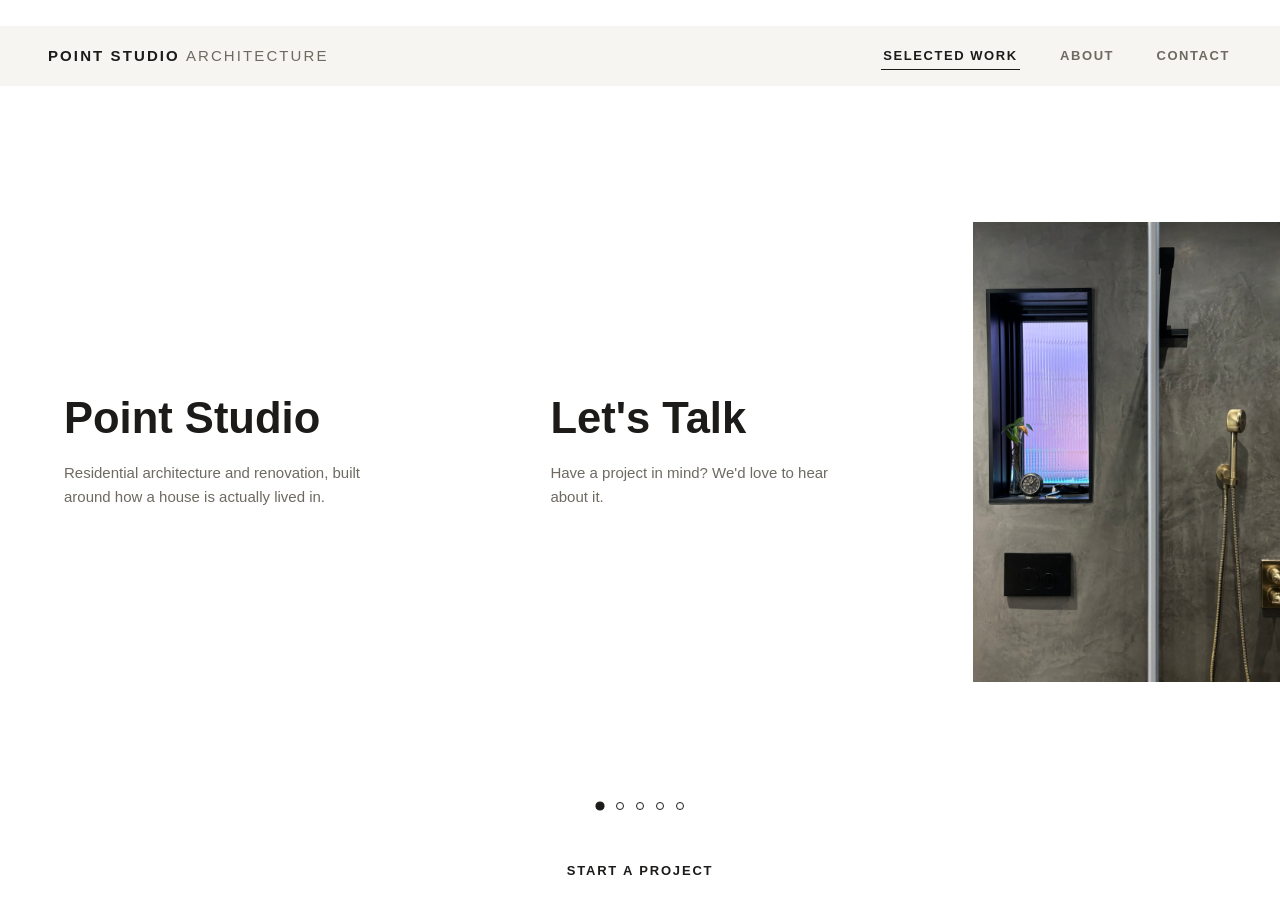
==== index.html @ 0cd5eee7 "End Card" ====
<!DOCTYPE html>
<html lang="en">
<head>
  <meta charset="UTF-8" />
  <meta name="viewport" content="width=device-width, initial-scale=1.0" />
  <title>Point Studio Architecture — Projects</title>
  <meta name="description" content="Residential architecture and renovation studio. Browse recent projects." />
  <link rel="stylesheet" href="css/style.css" />
</head>
<body data-page="projects">
  <header id="site-header" class="site-header"></header>

  <main>
    <div class="gallery-wrap">
      <div class="gallery" id="galleryTrack">
        <div class="gallery-intro">
          <h1>Point Studio</h1>
          <p>Residential architecture and renovation, built around how a house is actually lived in.</p>
        </div>
        <!-- project cards injected by js/main.js from js/projects-data.js -->
        <a class="gallery-outro" href="contact.html">
          <h2>Let's Talk</h2>
          <p>Have a project in mind? We'd love to hear about it.</p>
        </a>
      </div>

      <div class="dot-progress" id="dotProgress"></div>
    </div>
  </main>

  <footer id="site-footer" class="site-footer"></footer>

  <script src="js/projects-data.js"></script>
  <script src="js/main.js"></script>
</body>
</html>
---- css/style.css ----
/* ============================================================
   Design tokens
   ============================================================ */
:root {
  --paper: #ffffff;
  --header: #f6f5f1;
  --ink: #1c1b19;
  --graphite: #6e6a62;
  --line: #dedad1;
  --accent: #2f3a3c;
  --accent-soft: #eef0ef;

  --font-display: "Avenir Next", Avenir, "Century Gothic", "Futura", "Segoe UI", sans-serif;
  --font-body: "Avenir Next", Avenir, "Futura", "Segoe UI", sans-serif;

  --nav-height: 60px;
  --footer-height: 68px;
  --header-gap: clamp(16px, 2vw, 28px);
  --gallery-top-space: clamp(24px, 3vw, 48px);
}

* { box-sizing: border-box; }

html, body {
  margin: 0;
  padding: 0;
  background: var(--paper);
  color: var(--ink);
  font-family: var(--font-body);
  -webkit-font-smoothing: antialiased;
}

body {
  min-height: 100vh;
  display: flex;
  flex-direction: column;
  padding-top: var(--header-gap);
}

a { color: inherit; text-decoration: none; }

img { display: block; max-width: 100%; }

/* Visible keyboard focus everywhere */
a:focus-visible,
button:focus-visible,
input:focus-visible,
textarea:focus-visible {
  outline: 2px solid var(--accent);
  outline-offset: 3px;
}

@media (prefers-reduced-motion: reduce) {
  * { animation-duration: 0.001ms !important; transition-duration: 0.001ms !important; }
}

/* ============================================================
   Header / nav — a plain band on the same white page background,
   sits in normal flow so it scrolls away with the page, with a
   gap above it (not flush to the top) before that
   ============================================================ */
.site-header {
  position: relative;
  height: var(--nav-height);
  background: var(--header);
  display: flex;
  align-items: center;
  justify-content: space-between;
  padding: 0 clamp(20px, 4vw, 48px);
}

.site-header .mark {
  font-family: var(--font-display);
  font-weight: 800;
  font-size: 15px;
  letter-spacing: 0.14em;
  text-transform: uppercase;
}

.site-header .mark .sheet {
  color: var(--graphite);
  font-weight: 500;
  margin-left: 6px;
}

.site-nav {
  display: flex;
  gap: clamp(18px, 3vw, 40px);
}

.site-nav a {
  font-family: var(--font-display);
  font-size: 13px;
  font-weight: 600;
  letter-spacing: 0.12em;
  text-transform: uppercase;
  color: var(--graphite);
  padding: 6px 2px;
  border-bottom: 1px solid transparent;
  transition: color 0.15s ease, border-color 0.15s ease;
}

.site-nav a:hover,
.site-nav a[aria-current="page"] {
  color: var(--ink);
  border-bottom-color: var(--ink);
}

.nav-toggle {
  display: none;
  background: none;
  border: 1px solid var(--line);
  border-radius: 2px;
  width: 38px;
  height: 34px;
  align-items: center;
  justify-content: center;
  cursor: pointer;
}
.nav-toggle span,
.nav-toggle span::before,
.nav-toggle span::after {
  content: "";
  display: block;
  width: 18px;
  height: 2px;
  background: var(--ink);
  position: relative;
}
.nav-toggle span::before { position: absolute; top: -6px; }
.nav-toggle span::after { position: absolute; top: 6px; }

@media (max-width: 720px) {
  .nav-toggle { display: flex; }
  .site-nav {
    position: absolute;
    top: 100%;
    left: 0;
    right: 0;
    background: var(--header);
    box-shadow: 0 8px 20px rgba(28, 27, 25, 0.08);
    flex-direction: column;
    gap: 0;
    max-height: 0;
    overflow: hidden;
    transition: max-height 0.25s ease;
  }
  .site-nav.open { max-height: 240px; }
  .site-nav a {
    padding: 16px clamp(20px, 4vw, 48px);
    border-bottom: 1px solid var(--line);
    width: 100%;
  }
}

/* ============================================================
   Main / footer shell
   ============================================================ */
main { flex: 1; }

.site-footer {
  display: flex;
  align-items: center;
  justify-content: center;
  padding: 22px clamp(20px, 4vw, 48px);
}

.site-footer .footer-cta {
  font-family: var(--font-display);
  font-size: 13px;
  font-weight: 700;
  letter-spacing: 0.14em;
  text-transform: uppercase;
  display: inline-flex;
  align-items: center;
  gap: 10px;
  color: var(--ink);
}

/* ============================================================
   Projects (home) — horizontal scroll gallery
   ============================================================ */
.gallery-wrap {
  position: relative;
  padding-top: var(--gallery-top-space);
}

.gallery {
  display: flex;
  align-items: center;
  gap: clamp(32px, 4vw, 64px);
  overflow-x: auto;
  overflow-y: hidden;
  height: min(720px, calc(100vh - var(--header-gap) - var(--nav-height) - var(--footer-height) - var(--gallery-top-space) - 52px));
  min-height: 420px;
  padding: 0 clamp(32px, 4vw, 64px) 0 0;
  scrollbar-width: none;
}
.gallery::-webkit-scrollbar { display: none; }

.gallery-intro {
  flex: 0 0 min(34vw, 440px);
  display: flex;
  flex-direction: column;
  justify-content: center;
  height: 100%;
  padding-left: clamp(24px, 5vw, 64px);
}

.gallery-intro .eyebrow {
  font-family: var(--font-display);
  font-size: 12px;
  font-weight: 700;
  letter-spacing: 0.16em;
  text-transform: uppercase;
  color: var(--graphite);
  margin-bottom: 18px;
}

.gallery-intro h1 {
  font-family: var(--font-display);
  font-weight: 800;
  font-size: clamp(28px, 3.4vw, 44px);
  line-height: 1.1;
  margin: 0 0 18px;
}

.gallery-intro p {
  color: var(--graphite);
  font-size: 15px;
  line-height: 1.6;
  max-width: 40ch;
  margin: 0;
}

.gallery-outro {
  flex: 0 0 min(34vw, 440px);
  display: flex;
  flex-direction: column;
  justify-content: center;
  height: 100%;
  padding: 0 clamp(24px, 5vw, 64px);
  cursor: pointer;
}

.gallery-outro h2 {
  font-family: var(--font-display);
  font-weight: 800;
  font-size: clamp(28px, 3.4vw, 44px);
  line-height: 1.1;
  margin: 0 0 18px;
  color: var(--ink);
  transition: color 0.15s ease;
}

.gallery-outro p {
  color: var(--graphite);
  font-size: 15px;
  line-height: 1.6;
  max-width: 34ch;
  margin: 0;
}

.gallery-outro:hover h2 {
  color: var(--graphite);
}

.project-card {
  position: relative;
  flex: 0 0 clamp(320px, 27vw, 480px);
  width: clamp(320px, 27vw, 480px);
  height: 100%;
  cursor: pointer;
  display: flex;
  flex-direction: column;
  align-items: center;
  justify-content: center;
}

.project-card .card-image {
  position: relative;
  flex: 1 1 auto;
  min-height: 0;
  width: 100%;
  display: flex;
  align-items: center;
  justify-content: center;
}

.project-card img {
  display: block;
  width: 100%;
  height: 100%;
  object-fit: contain;
  transition: transform 0.5s ease, filter 0.35s ease;
}
.project-card:hover img {
  transform: scale(1.03);
  filter: brightness(0.72);
}

.project-card .card-hover-title {
  position: absolute;
  inset: 0;
  display: flex;
  align-items: center;
  justify-content: center;
  padding: 0 24px;
  text-align: center;
  color: #fff;
  font-family: var(--font-display);
  font-size: 15px;
  font-weight: 600;
  letter-spacing: 0.1em;
  text-transform: uppercase;
  opacity: 0;
  transition: opacity 0.35s ease;
  pointer-events: none;
}
.project-card:hover .card-hover-title {
  opacity: 1;
}

@media (max-width: 720px) {
  .gallery {
    flex-direction: column;
    align-items: center;
    gap: 40px;
    height: auto;
    overflow-x: visible;
    overflow-y: visible;
    padding: 0;
  }
  .gallery-intro {
    flex: none;
    align-self: stretch;
    height: auto;
    padding: 8px clamp(20px, 5vw, 40px) 4px;
  }
  .gallery-outro {
    flex: none;
    align-self: stretch;
    height: auto;
    padding: 4px clamp(20px, 5vw, 40px) 24px;
  }
  .project-card {
    flex: none;
    width: 100%;
    align-self: stretch;
    justify-content: center;
  }
  .project-card { height: 62vh; min-height: 340px; }
}

/* Dot progression — shows which project is currently in view */
.dot-progress {
  display: flex;
  justify-content: center;
  align-items: center;
  gap: 12px;
  padding: 22px 0;
}

.dot-progress .dot {
  appearance: none;
  -webkit-appearance: none;
  width: 8px;
  height: 8px;
  padding: 0;
  border-radius: 50%;
  border: 1.5px solid var(--ink);
  background: transparent;
  cursor: pointer;
  transition: background-color 0.15s ease, transform 0.15s ease;
}

.dot-progress .dot:hover {
  transform: scale(1.15);
}

.dot-progress .dot.active {
  background: var(--ink);
  transform: scale(1.15);
}

@media (max-width: 720px) {
  .dot-progress { display: none; }
}

/* ============================================================
   About page
   ============================================================ */
.about-page {
  display: grid;
  grid-template-columns: minmax(280px, 42%) 1fr;
  min-height: calc(100vh - var(--nav-height) - var(--footer-height));
}

.about-photo {
  background: var(--header);
  border-right: 1px solid var(--line);
  display: flex;
  align-items: stretch;
}
.about-photo img { width: 100%; height: 100%; object-fit: cover; }

.about-copy {
  padding: clamp(40px, 6vw, 96px) clamp(28px, 5vw, 80px);
  display: flex;
  flex-direction: column;
  justify-content: center;
}

.about-copy .eyebrow {
  font-family: var(--font-display);
  font-size: 12px;
  font-weight: 700;
  letter-spacing: 0.16em;
  text-transform: uppercase;
  color: var(--graphite);
  margin-bottom: 18px;
}

.about-copy h1 {
  font-family: var(--font-display);
  font-weight: 800;
  font-size: clamp(28px, 3.6vw, 46px);
  margin: 0 0 24px;
  line-height: 1.15;
}

.about-copy p {
  font-size: 16px;
  line-height: 1.75;
  color: var(--ink);
  max-width: 60ch;
  margin: 0 0 18px;
}

.about-copy .credentials {
  margin-top: 24px;
  padding-top: 24px;
  border-top: 1px solid var(--line);
  display: flex;
  flex-wrap: wrap;
  gap: 28px;
}

.about-copy .credentials div {
  font-size: 12px;
}
.about-copy .credentials .k {
  display: block;
  letter-spacing: 0.1em;
  text-transform: uppercase;
  color: var(--graphite);
  margin-bottom: 4px;
}
.about-copy .credentials .v {
  font-family: var(--font-display);
  font-weight: 700;
  font-size: 14px;
}

@media (max-width: 820px) {
  .about-page { grid-template-columns: 1fr; }
  .about-photo { border-right: none; border-bottom: 1px solid var(--line); height: 46vh; }
}

/* ============================================================
   Contact page
   ============================================================ */
.contact-page {
  max-width: 760px;
  margin: 0 auto;
  padding: clamp(40px, 7vw, 96px) clamp(20px, 5vw, 40px);
  text-align: center;
}

.contact-page .eyebrow {
  font-family: var(--font-display);
  font-size: 12px;
  font-weight: 700;
  letter-spacing: 0.16em;
  text-transform: uppercase;
  color: var(--graphite);
  margin-bottom: 18px;
}

.contact-page h1 {
  font-family: var(--font-display);
  font-weight: 800;
  font-size: clamp(28px, 4vw, 42px);
  margin: 0 0 16px;
}

.contact-page p.lead {
  color: var(--graphite);
  font-size: 16px;
  line-height: 1.6;
  max-width: 52ch;
  margin: 0 auto 40px;
}

.form-frame {
  border: 1px solid var(--line);
  background: var(--header);
  padding: 8px;
}

.form-frame iframe {
  width: 100%;
  min-height: 900px;
  border: none;
  background: var(--paper);
}

.form-placeholder {
  padding: 60px 24px;
  color: var(--graphite);
  font-size: 14px;
  line-height: 1.7;
}
.form-placeholder code {
  background: var(--paper);
  border: 1px solid var(--line);
  padding: 2px 6px;
  border-radius: 3px;
  font-size: 13px;
}

.direct-contact {
  margin-top: 32px;
  font-size: 14px;
  color: var(--graphite);
}
.direct-contact a { color: var(--ink); border-bottom: 1px solid var(--line); }

/* ============================================================
   Project detail page
   ============================================================ */
.project-page .project-hero {
  height: 66vh;
  min-height: 380px;
  background: var(--header);
}
.project-page .project-hero img {
  width: 100%;
  height: 100%;
  object-fit: cover;
}

.project-page .project-body {
  max-width: 860px;
  margin: 0 auto;
  padding: clamp(36px, 6vw, 72px) clamp(20px, 5vw, 40px) clamp(60px, 8vw, 100px);
}

.project-page .project-sheet {
  font-family: var(--font-display);
  font-size: 12px;
  font-weight: 700;
  letter-spacing: 0.16em;
  text-transform: uppercase;
  color: var(--graphite);
  margin-bottom: 16px;
}

.project-page h1 {
  font-family: var(--font-display);
  font-weight: 800;
  font-size: clamp(28px, 4vw, 44px);
  margin: 0 0 22px;
  line-height: 1.12;
}

.project-page .meta-row {
  display: flex;
  flex-wrap: wrap;
  gap: 24px;
  padding: 20px 0;
  border-top: 1px solid var(--line);
  border-bottom: 1px solid var(--line);
  margin-bottom: 30px;
}
.project-page .meta-row div { font-size: 12px; }
.project-page .meta-row .k {
  display: block;
  letter-spacing: 0.1em;
  text-transform: uppercase;
  color: var(--graphite);
  margin-bottom: 4px;
}
.project-page .meta-row .v {
  font-family: var(--font-display);
  font-weight: 700;
  font-size: 14px;
}

.project-page .project-copy p {
  font-size: 16px;
  line-height: 1.8;
  margin: 0 0 20px;
  max-width: 68ch;
}

.project-page .back-link {
  display: inline-flex;
  align-items: center;
  gap: 8px;
  margin-top: 30px;
  font-family: var(--font-display);
  font-size: 13px;
  font-weight: 700;
  letter-spacing: 0.1em;
  text-transform: uppercase;
}
.project-page .back-link::before { content: "←"; }

.not-found {
  padding: 120px 24px;
  text-align: center;
  color: var(--graphite);
}
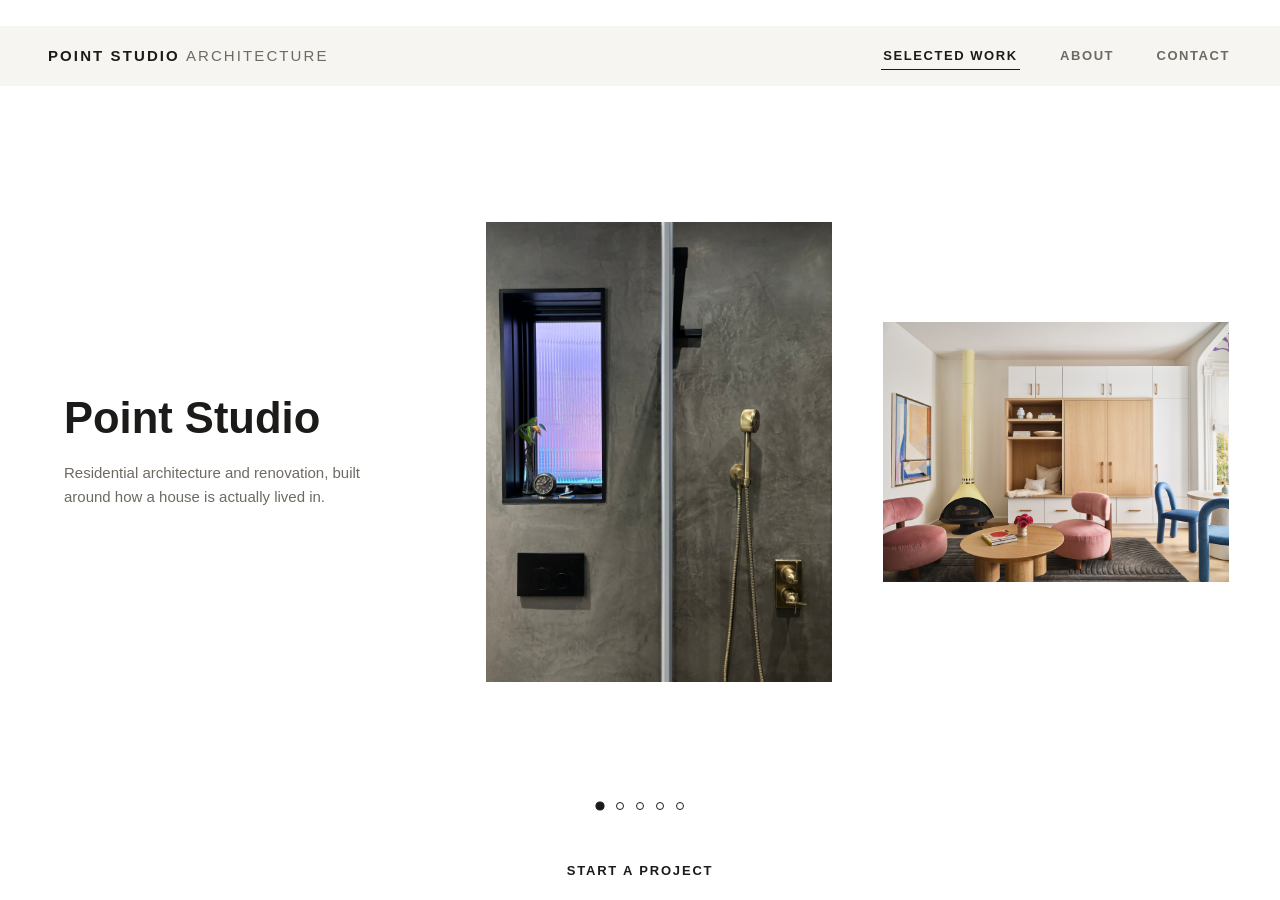
==== commit 08ff759f: "End Card Fix" ====
--- a/index.html
+++ b/index.html
@@ -17,11 +17,7 @@
           <h1>Point Studio</h1>
           <p>Residential architecture and renovation, built around how a house is actually lived in.</p>
         </div>
-        <!-- project cards injected by js/main.js from js/projects-data.js -->
-        <a class="gallery-outro" href="contact.html">
-          <h2>Let's Talk</h2>
-          <p>Have a project in mind? We'd love to hear about it.</p>
-        </a>
+        <!-- project cards + closing card injected by js/main.js -->
       </div>
 
       <div class="dot-progress" id="dotProgress"></div>
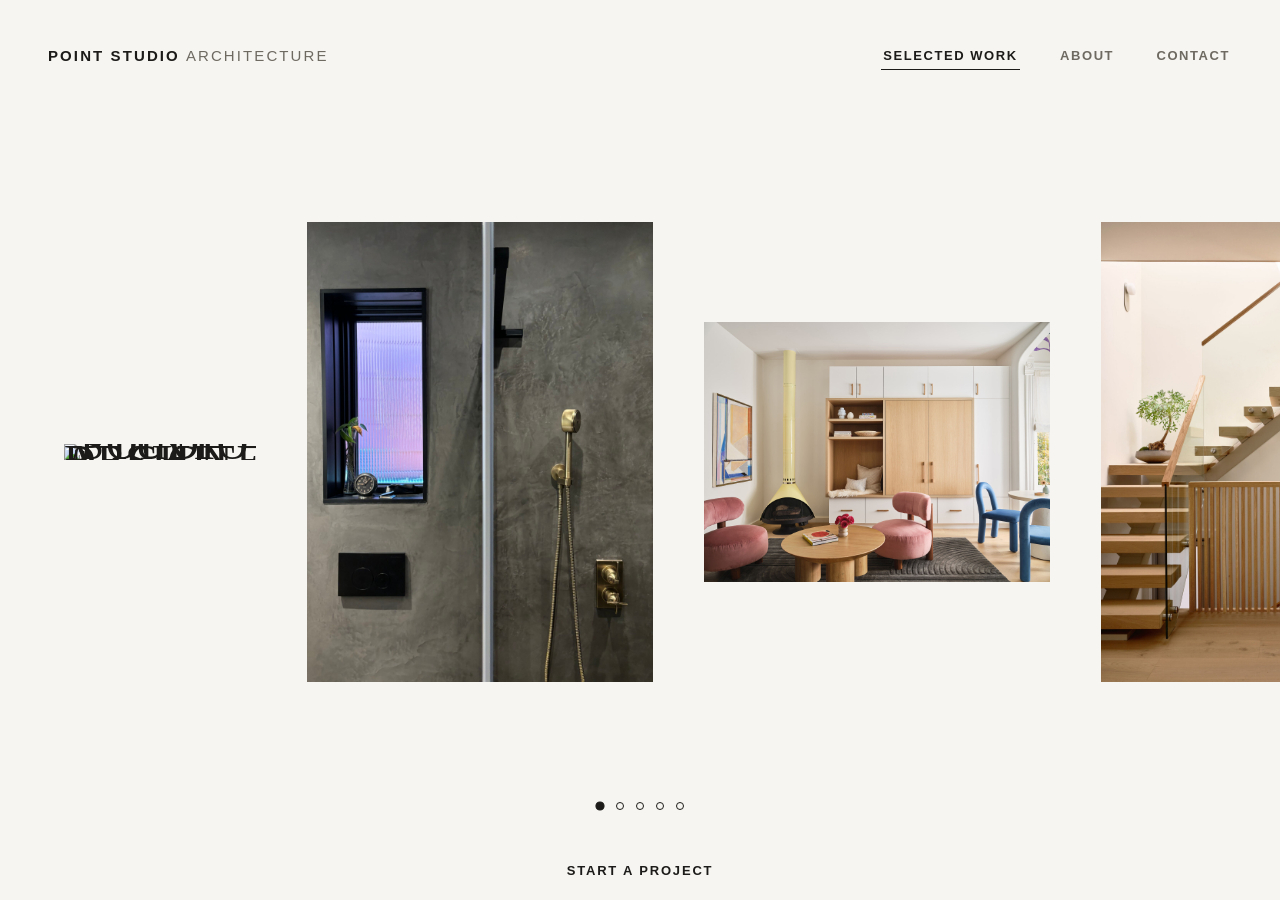
==== commit efcda3dd: "Logo Main Fade" ====
--- a/index.html
+++ b/index.html
@@ -6,6 +6,7 @@
   <title>Point Studio Architecture — Projects</title>
   <meta name="description" content="Residential architecture and renovation studio. Browse recent projects." />
   <link rel="stylesheet" href="css/style.css" />
+  <script>document.documentElement.classList.add("js");</script>
 </head>
 <body data-page="projects">
   <header id="site-header" class="site-header"></header>
@@ -14,8 +15,9 @@
     <div class="gallery-wrap">
       <div class="gallery" id="galleryTrack">
         <div class="gallery-intro">
-          <h1>Point Studio</h1>
-          <p>Residential architecture and renovation, built around how a house is actually lived in.</p>
+          <h1 class="logo-heading">
+            <img class="intro-logo" src="images/logo.svg" alt="Point Studio Architecture + Design" />
+          </h1>
         </div>
         <!-- project cards + closing card injected by js/main.js -->
       </div>
--- a/css/style.css
+++ b/css/style.css
@@ -1,8 +1,23 @@
+/* ============================================================
+   Title font — Canela Deck Thin (commercial font by Commercial Type).
+   Uses Canela Deck if it's installed on the visitor's computer;
+   otherwise loads the licensed webfont files from /fonts/ once added.
+   ============================================================ */
+@font-face {
+  font-family: "Canela Deck";
+  font-weight: 100;
+  font-style: normal;
+  font-display: swap;
+  src: local("Canela Deck Thin"), local("CanelaDeck-Thin"), local("Canela-Deck-Thin"),
+       url("../fonts/Canela-Deck-Thin.woff2") format("woff2"),
+       url("../fonts/Canela-Deck-Thin.woff") format("woff");
+}
+
 /* ============================================================
    Design tokens
    ============================================================ */
 :root {
-  --paper: #ffffff;
+  --paper: #f6f5f1; /* same cream as the header band */
   --header: #f6f5f1;
   --ink: #1c1b19;
   --graphite: #6e6a62;
@@ -11,6 +26,7 @@
   --accent-soft: #eef0ef;
 
   --font-display: "Avenir Next", Avenir, "Century Gothic", "Futura", "Segoe UI", sans-serif;
+  --font-title: "Canela Deck", Georgia, "Times New Roman", serif;
   --font-body: "Avenir Next", Avenir, "Futura", "Segoe UI", sans-serif;
 
   --nav-height: 60px;
@@ -61,6 +77,7 @@
    ============================================================ */
 .site-header {
   position: relative;
+  z-index: 60;
   height: var(--nav-height);
   background: var(--header);
   display: flex;
@@ -71,7 +88,7 @@
 
 .site-header .mark {
   font-family: var(--font-display);
-  font-weight: 800;
+  font-weight: 600;
   font-size: 15px;
   letter-spacing: 0.14em;
   text-transform: uppercase;
@@ -132,13 +149,14 @@
 
 @media (max-width: 720px) {
   .nav-toggle { display: flex; }
+  .site-header {
+    flex-wrap: wrap;
+    height: auto;
+  }
   .site-nav {
-    position: absolute;
-    top: 100%;
-    left: 0;
-    right: 0;
+    flex-basis: 100%;
+    width: 100%;
     background: var(--header);
-    box-shadow: 0 8px 20px rgba(28, 27, 25, 0.08);
     flex-direction: column;
     gap: 0;
     max-height: 0;
@@ -207,19 +225,11 @@
   padding-left: clamp(24px, 5vw, 64px);
 }
 
-.gallery-intro .eyebrow {
-  font-family: var(--font-display);
-  font-size: 12px;
-  font-weight: 700;
-  letter-spacing: 0.16em;
-  text-transform: uppercase;
-  color: var(--graphite);
-  margin-bottom: 18px;
-}
-
 .gallery-intro h1 {
-  font-family: var(--font-display);
-  font-weight: 800;
+  font-family: var(--font-title);
+  font-weight: 100;
+  text-transform: uppercase;
+  letter-spacing: 0.04em;
   font-size: clamp(28px, 3.4vw, 44px);
   line-height: 1.1;
   margin: 0 0 18px;
@@ -231,6 +241,27 @@
   line-height: 1.6;
   max-width: 40ch;
   margin: 0;
+}
+
+/* Logo in place of the intro title on the home page */
+.gallery-intro { flex: 0 0 auto; }
+.gallery-intro .logo-heading { margin: 0; line-height: 0; }
+.intro-logo {
+  width: clamp(150px, 15vw, 240px);
+  height: auto;
+}
+
+/* Home page load-in: the intro, each project card, the closing card and
+   the dots fade in while sliding from right to left, one after another.
+   Delays are set per item in initGallery (main.js). */
+.js .gallery > *,
+.js .dot-progress {
+  opacity: 0;
+  animation: slide-in-left 1s ease forwards;
+}
+@keyframes slide-in-left {
+  from { opacity: 0; transform: translateX(48px); }
+  to   { opacity: 1; transform: none; }
 }
 
 .gallery-outro {
@@ -244,8 +275,10 @@
 }
 
 .gallery-outro h2 {
-  font-family: var(--font-display);
-  font-weight: 800;
+  font-family: var(--font-title);
+  font-weight: 100;
+  text-transform: uppercase;
+  letter-spacing: 0.04em;
   font-size: clamp(28px, 3.4vw, 44px);
   line-height: 1.1;
   margin: 0 0 18px;
@@ -337,6 +370,7 @@
     height: auto;
     padding: 8px clamp(20px, 5vw, 40px) 4px;
   }
+  .intro-logo { width: 140px; }
   .gallery-outro {
     flex: none;
     align-self: stretch;
@@ -388,83 +422,166 @@
 }
 
 /* ============================================================
+   Scroll reveal — any element with data-reveal starts hidden and
+   fades up once it scrolls into view, then stays visible (see
+   initReveal in main.js). Only applies when JS is running, so the
+   content is never stuck hidden if a script fails to load.
+   ============================================================ */
+.js [data-reveal] {
+  opacity: 0;
+  transform: translateY(24px);
+  transition: opacity 0.9s ease, transform 0.9s ease;
+  will-change: opacity, transform;
+}
+.js [data-reveal].is-visible {
+  opacity: 1;
+  transform: none;
+}
+
+/* ============================================================
+   Collage — full-width grid of drawings at the top of a page.
+   Fills the screen below the header so the visitor scrolls a
+   little to reach the content. Tiles fade in one after another
+   on page load.
+   ============================================================ */
+.collage {
+  display: grid;
+  grid-template-columns: repeat(6, 1fr);
+  grid-template-rows: 1fr 1fr;
+  grid-template-areas:
+    "a a b c c c"
+    "a a d d e f";
+  gap: 8px;
+  height: calc(100vh - var(--header-gap) - var(--nav-height) - 56px);
+  min-height: 460px;
+  margin-top: 8px;
+}
+.collage-tile {
+  margin: 0;
+  overflow: hidden;
+  opacity: 0;
+  animation: collage-in 1.2s ease forwards;
+}
+.collage-tile img {
+  width: 100%;
+  height: 100%;
+  object-fit: cover;
+}
+.tile-a { grid-area: a; animation-delay: 0.10s; }
+.tile-b { grid-area: b; animation-delay: 0.30s; }
+.tile-c { grid-area: c; animation-delay: 0.50s; }
+.tile-d { grid-area: d; animation-delay: 0.70s; }
+.tile-e { grid-area: e; animation-delay: 0.90s; }
+.tile-f { grid-area: f; animation-delay: 1.10s; }
+
+@keyframes collage-in {
+  from { opacity: 0; transform: scale(1.02); }
+  to   { opacity: 1; transform: none; }
+}
+
+/* Space between the collage and the content below it */
+.collage + .about-page {
+  padding-top: clamp(64px, 8vw, 120px);
+}
+
+@media (max-width: 720px) {
+  .collage {
+    grid-template-columns: 1fr 1fr;
+    grid-template-rows: none;
+    grid-auto-rows: 30vh;
+    grid-template-areas:
+      "a a"
+      "b c"
+      "d d"
+      "e f";
+    height: auto;
+    min-height: 0;
+    gap: 6px;
+  }
+}
+
+/* ============================================================
    About page
    ============================================================ */
 .about-page {
+  padding: var(--header-gap) 0 clamp(40px, 5vw, 72px);
+}
+
+/* Both About sections share one centered container, so their outer
+   edges line up exactly: the About text, and the Megan text + photo. */
+.about-copy.about-intro,
+.about-row {
+  max-width: 1220px;
+  margin-left: auto;
+  margin-right: auto;
+  padding: 0 clamp(24px, 6vw, 96px);
+}
+
+/* About intro: text only, left-aligned */
+.about-copy.about-intro { text-align: left; }
+.about-copy.about-intro p { max-width: none; }
+
+/* Megan row: text left, photo right. The photo stretches to exactly
+   the height of the text (top of heading to end of last paragraph). */
+.about-row {
   display: grid;
-  grid-template-columns: minmax(280px, 42%) 1fr;
-  min-height: calc(100vh - var(--nav-height) - var(--footer-height));
-}
-
-.about-photo {
-  background: var(--header);
-  border-right: 1px solid var(--line);
-  display: flex;
+  grid-template-columns: 1fr minmax(240px, 32%);
+  column-gap: clamp(32px, 4vw, 64px);
   align-items: stretch;
 }
-.about-photo img { width: 100%; height: 100%; object-fit: cover; }
-
-.about-copy {
-  padding: clamp(40px, 6vw, 96px) clamp(28px, 5vw, 80px);
-  display: flex;
-  flex-direction: column;
-  justify-content: center;
-}
-
-.about-copy .eyebrow {
-  font-family: var(--font-display);
-  font-size: 12px;
+.about-intro + .about-row,
+.about-row + .about-row {
+  margin-top: clamp(56px, 7vw, 96px);
+}
+
+/* Absolutely positioned so the image never adds height of its own */
+.about-photo { position: relative; }
+.about-photo img {
+  position: absolute;
+  inset: 0;
+  width: 100%;
+  height: 100%;
+  object-fit: cover;
+}
+
+.about-copy h1,
+.about-copy h2 {
+  font-family: var(--font-title);
+  font-weight: 100;
+  text-transform: uppercase;
+  letter-spacing: 0.04em;
+  font-size: clamp(28px, 3.6vw, 46px);
+  margin: 0 0 20px;
+  line-height: 1;
+}
+
+.about-copy .inline-link {
   font-weight: 700;
-  letter-spacing: 0.16em;
-  text-transform: uppercase;
-  color: var(--graphite);
-  margin-bottom: 18px;
-}
-
-.about-copy h1 {
-  font-family: var(--font-display);
-  font-weight: 800;
-  font-size: clamp(28px, 3.6vw, 46px);
-  margin: 0 0 24px;
-  line-height: 1.15;
+  border-bottom: 1px solid var(--ink);
+  transition: color 0.15s ease, border-color 0.15s ease;
+}
+.about-copy .inline-link:hover {
+  color: var(--graphite);
+  border-bottom-color: var(--graphite);
 }
 
 .about-copy p {
   font-size: 16px;
   line-height: 1.75;
   color: var(--ink);
-  max-width: 60ch;
+  max-width: 92ch;
   margin: 0 0 18px;
 }
-
-.about-copy .credentials {
-  margin-top: 24px;
-  padding-top: 24px;
-  border-top: 1px solid var(--line);
-  display: flex;
-  flex-wrap: wrap;
-  gap: 28px;
-}
-
-.about-copy .credentials div {
-  font-size: 12px;
-}
-.about-copy .credentials .k {
-  display: block;
-  letter-spacing: 0.1em;
-  text-transform: uppercase;
-  color: var(--graphite);
-  margin-bottom: 4px;
-}
-.about-copy .credentials .v {
-  font-family: var(--font-display);
-  font-weight: 700;
-  font-size: 14px;
-}
+.about-copy p:last-child { margin-bottom: 0; }
 
 @media (max-width: 820px) {
-  .about-page { grid-template-columns: 1fr; }
-  .about-photo { border-right: none; border-bottom: 1px solid var(--line); height: 46vh; }
+  .about-copy.about-intro,
+  .about-row { padding: 0 clamp(20px, 5vw, 40px); }
+  .about-copy.about-intro { padding-top: 8px; }
+  .about-row { grid-template-columns: 1fr; row-gap: 28px; }
+  .about-photo { height: 46vh; }
+  /* On phones, the photo sits above Megan's text */
+  .about-row--reverse .about-photo { order: -1; }
 }
 
 /* ============================================================
@@ -488,8 +605,10 @@
 }
 
 .contact-page h1 {
-  font-family: var(--font-display);
-  font-weight: 800;
+  font-family: var(--font-title);
+  font-weight: 100;
+  text-transform: uppercase;
+  letter-spacing: 0.04em;
   font-size: clamp(28px, 4vw, 42px);
   margin: 0 0 16px;
 }
@@ -537,85 +656,119 @@
 .direct-contact a { color: var(--ink); border-bottom: 1px solid var(--line); }
 
 /* ============================================================
-   Project detail page
-   ============================================================ */
-.project-page .project-hero {
-  height: 66vh;
-  min-height: 380px;
-  background: var(--header);
-}
-.project-page .project-hero img {
+   Project detail page — one shared template. Portrait photos sit
+   beside the copy (like the About page); landscape photos stack
+   above it instead. Which variant applies is decided automatically
+   in JS based on the photo's actual dimensions (see initProjectPage
+   in main.js) — adding a project never requires picking a layout.
+   ============================================================ */
+.project-detail {
+  display: grid;
+  grid-template-columns: minmax(280px, 42%) 1fr;
+  min-height: calc(100vh - var(--nav-height) - var(--footer-height));
+  padding-top: var(--gallery-top-space);
+}
+
+.project-detail .project-photo {
+  background: var(--paper);
+  display: flex;
+  align-items: stretch;
+  padding: 0 clamp(20px, 3vw, 40px);
+}
+.project-detail .project-photo img {
   width: 100%;
   height: 100%;
   object-fit: cover;
 }
 
-.project-page .project-body {
-  max-width: 860px;
-  margin: 0 auto;
-  padding: clamp(36px, 6vw, 72px) clamp(20px, 5vw, 40px) clamp(60px, 8vw, 100px);
-}
-
-.project-page .project-sheet {
-  font-family: var(--font-display);
-  font-size: 12px;
-  font-weight: 700;
-  letter-spacing: 0.16em;
-  text-transform: uppercase;
-  color: var(--graphite);
-  margin-bottom: 16px;
-}
-
-.project-page h1 {
-  font-family: var(--font-display);
-  font-weight: 800;
-  font-size: clamp(28px, 4vw, 44px);
-  margin: 0 0 22px;
-  line-height: 1.12;
-}
-
-.project-page .meta-row {
-  display: flex;
-  flex-wrap: wrap;
-  gap: 24px;
-  padding: 20px 0;
-  border-top: 1px solid var(--line);
-  border-bottom: 1px solid var(--line);
-  margin-bottom: 30px;
-}
-.project-page .meta-row div { font-size: 12px; }
-.project-page .meta-row .k {
-  display: block;
-  letter-spacing: 0.1em;
-  text-transform: uppercase;
-  color: var(--graphite);
-  margin-bottom: 4px;
-}
-.project-page .meta-row .v {
-  font-family: var(--font-display);
-  font-weight: 700;
-  font-size: 14px;
-}
-
-.project-page .project-copy p {
+.project-detail .project-copy {
+  padding: clamp(40px, 6vw, 96px) clamp(28px, 5vw, 80px);
+  display: flex;
+  flex-direction: column;
+  justify-content: flex-start;
+}
+
+.project-detail h1 {
+  font-family: var(--font-title);
+  font-weight: 100;
+  text-transform: uppercase;
+  letter-spacing: 0.04em;
+  font-size: clamp(28px, 3.6vw, 46px);
+  margin: 0 0 24px;
+  line-height: 1.15;
+}
+
+.project-detail .project-description p {
   font-size: 16px;
-  line-height: 1.8;
-  margin: 0 0 20px;
-  max-width: 68ch;
-}
-
-.project-page .back-link {
+  line-height: 1.75;
+  color: var(--ink);
+  max-width: 60ch;
+  margin: 0 0 18px;
+}
+
+.back-link {
   display: inline-flex;
   align-items: center;
   gap: 8px;
-  margin-top: 30px;
+  margin-top: 10px;
   font-family: var(--font-display);
   font-size: 13px;
-  font-weight: 700;
+  font-weight: 600;
   letter-spacing: 0.1em;
   text-transform: uppercase;
-}
-.project-page .back-link::before { content: "←"; }
+  color: var(--ink);
+}
+.back-link::before { content: "←"; }
+
+.next-link {
+  display: inline-flex;
+  align-items: center;
+  gap: 8px;
+  margin-top: 10px;
+  font-family: var(--font-display);
+  font-size: 13px;
+  font-weight: 600;
+  letter-spacing: 0.1em;
+  text-transform: uppercase;
+  color: var(--ink);
+  transition: gap 0.15s ease;
+}
+.next-link::after { content: "→"; }
+.next-link:hover { gap: 12px; }
+
+/* Landscape variant: photo stacks above the copy instead of beside it,
+   shown at its full aspect ratio — never cropped */
+.project-detail.is-landscape {
+  display: flex;
+  flex-direction: column;
+}
+.project-detail.is-landscape .project-photo {
+  border-right: none;
+  border-bottom: 1px solid var(--line);
+  height: auto;
+  min-height: 0;
+  padding: 0;
+}
+.project-detail.is-landscape .project-photo img {
+  height: auto;
+  object-fit: contain;
+}
+
+@media (max-width: 820px) {
+  .project-detail,
+  .project-detail.is-landscape {
+    display: flex;
+    flex-direction: column;
+  }
+  .project-detail .project-photo {
+    height: 46vh;
+    min-height: 300px;
+  }
+  .project-detail.is-landscape .project-photo {
+    height: auto;
+    min-height: 0;
+  }
+}
 
 .not-found {
   padding: 120px 24px;
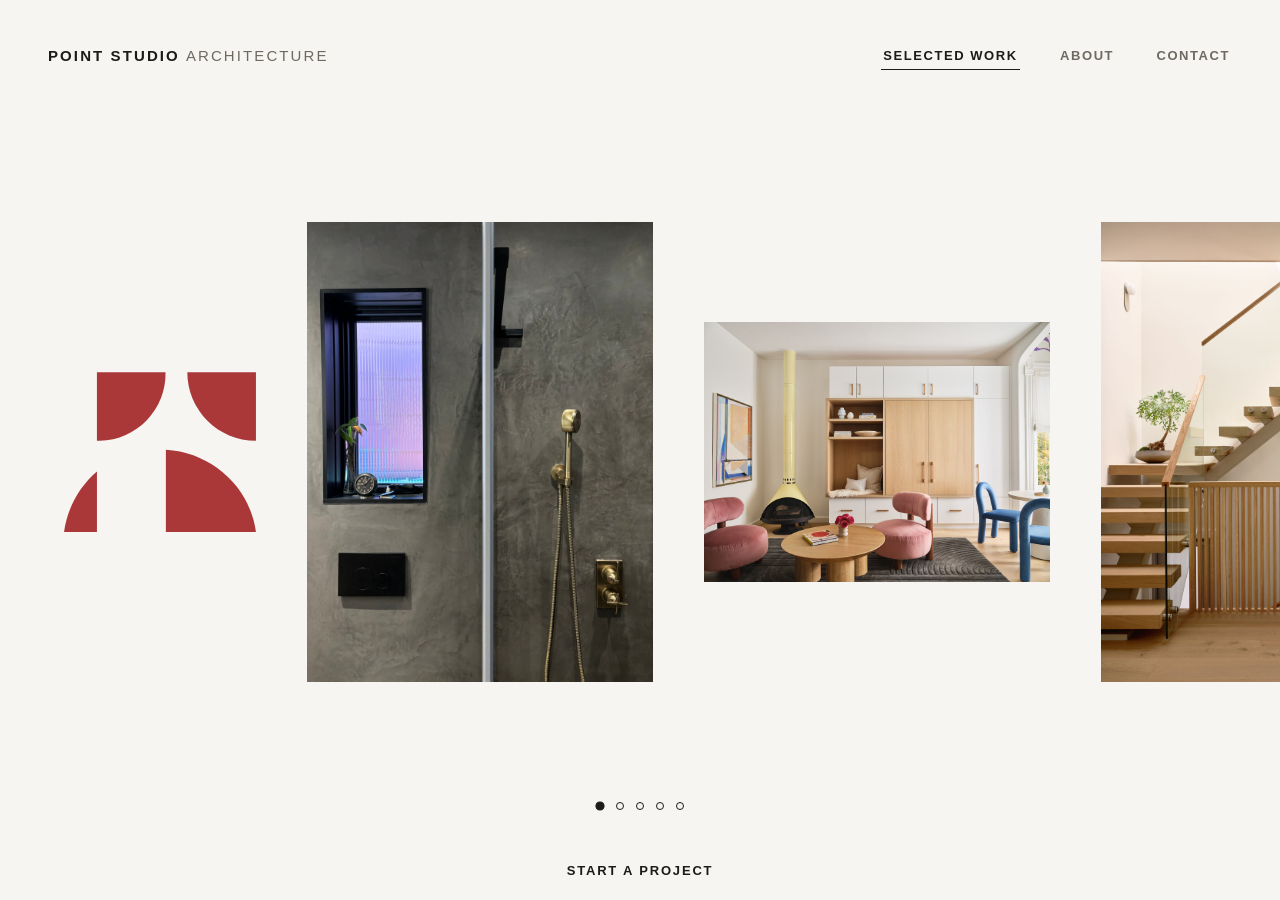
==== commit 237cdc81: "Retry Main" ====
--- a/index.html
+++ b/index.html
@@ -16,7 +16,7 @@
       <div class="gallery" id="galleryTrack">
         <div class="gallery-intro">
           <h1 class="logo-heading">
-            <img class="intro-logo" src="images/logo.svg" alt="Point Studio Architecture + Design" />
+            <img class="intro-logo" src="logo.svg" alt="Point Studio Architecture + Design" />
           </h1>
         </div>
         <!-- project cards + closing card injected by js/main.js -->
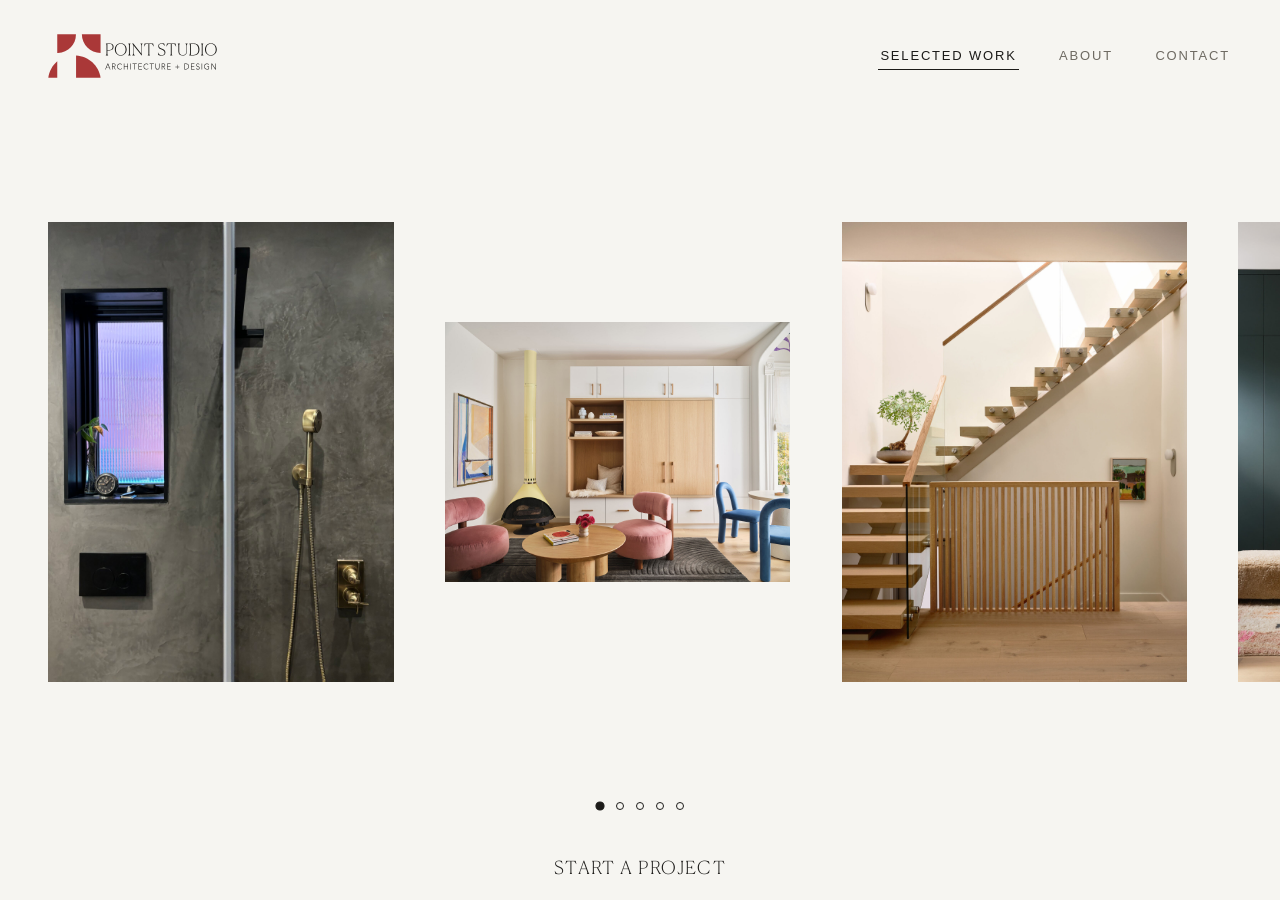
==== commit 9764db56: "main no logo" ====
--- a/index.html
+++ b/index.html
@@ -14,11 +14,6 @@
   <main>
     <div class="gallery-wrap">
       <div class="gallery" id="galleryTrack">
-        <div class="gallery-intro">
-          <h1 class="logo-heading">
-            <img class="intro-logo" src="logo.svg" alt="Point Studio Architecture + Design" />
-          </h1>
-        </div>
         <!-- project cards + closing card injected by js/main.js -->
       </div>
 
--- a/css/style.css
+++ b/css/style.css
@@ -1,7 +1,6 @@
 /* ============================================================
-   Title font — Canela Deck Thin (commercial font by Commercial Type).
-   Uses Canela Deck if it's installed on the visitor's computer;
-   otherwise loads the licensed webfont files from /fonts/ once added.
+   Title font — Canela Deck Thin (licensed web font, files in /fonts/).
+   Used for: About page titles, Contact page title, project page titles.
    ============================================================ */
 @font-face {
   font-family: "Canela Deck";
@@ -86,18 +85,11 @@
   padding: 0 clamp(20px, 4vw, 48px);
 }
 
-.site-header .mark {
-  font-family: var(--font-display);
-  font-weight: 600;
-  font-size: 15px;
-  letter-spacing: 0.14em;
-  text-transform: uppercase;
-}
-
-.site-header .mark .sheet {
-  color: var(--graphite);
-  font-weight: 500;
-  margin-left: 6px;
+/* Header logo (horizontal lockup, SVG) */
+.site-header .mark { display: block; line-height: 0; }
+.site-header .mark img {
+  height: 44px;
+  width: auto;
 }
 
 .site-nav {
@@ -108,8 +100,8 @@
 .site-nav a {
   font-family: var(--font-display);
   font-size: 13px;
-  font-weight: 600;
-  letter-spacing: 0.12em;
+  font-weight: 500;
+  letter-spacing: 0.14em;
   text-transform: uppercase;
   color: var(--graphite);
   padding: 6px 2px;
@@ -149,6 +141,8 @@
 
 @media (max-width: 720px) {
   .nav-toggle { display: flex; }
+  .site-header .mark { padding: 10px 0; }
+  .site-header .mark img { height: 34px; }
   .site-header {
     flex-wrap: wrap;
     height: auto;
@@ -184,10 +178,10 @@
 }
 
 .site-footer .footer-cta {
-  font-family: var(--font-display);
-  font-size: 13px;
-  font-weight: 700;
-  letter-spacing: 0.14em;
+  font-family: var(--font-title);
+  font-size: 18px;
+  font-weight: 100;
+  letter-spacing: 0.08em;
   text-transform: uppercase;
   display: inline-flex;
   align-items: center;
@@ -204,6 +198,7 @@
 }
 
 .gallery {
+  position: relative; /* card.offsetLeft is measured from the track */
   display: flex;
   align-items: center;
   gap: clamp(32px, 4vw, 64px);
@@ -211,7 +206,9 @@
   overflow-y: hidden;
   height: min(720px, calc(100vh - var(--header-gap) - var(--nav-height) - var(--footer-height) - var(--gallery-top-space) - 52px));
   min-height: 420px;
-  padding: 0 clamp(32px, 4vw, 64px) 0 0;
+  /* Left padding matches the header's side padding, so the first
+     project lines up with the logo above it */
+  padding: 0 clamp(32px, 4vw, 64px) 0 clamp(20px, 4vw, 48px);
   scrollbar-width: none;
 }
 .gallery::-webkit-scrollbar { display: none; }
@@ -226,8 +223,8 @@
 }
 
 .gallery-intro h1 {
-  font-family: var(--font-title);
-  font-weight: 100;
+  font-family: var(--font-display);
+  font-weight: 600;
   text-transform: uppercase;
   letter-spacing: 0.04em;
   font-size: clamp(28px, 3.4vw, 44px);
@@ -241,14 +238,6 @@
   line-height: 1.6;
   max-width: 40ch;
   margin: 0;
-}
-
-/* Logo in place of the intro title on the home page */
-.gallery-intro { flex: 0 0 auto; }
-.gallery-intro .logo-heading { margin: 0; line-height: 0; }
-.intro-logo {
-  width: clamp(150px, 15vw, 240px);
-  height: auto;
 }
 
 /* Home page load-in: the intro, each project card, the closing card and
@@ -341,10 +330,10 @@
   padding: 0 24px;
   text-align: center;
   color: #fff;
-  font-family: var(--font-display);
-  font-size: 15px;
-  font-weight: 600;
-  letter-spacing: 0.1em;
+  font-family: var(--font-title);
+  font-size: 21px;
+  font-weight: 100;
+  letter-spacing: 0.06em;
   text-transform: uppercase;
   opacity: 0;
   transition: opacity 0.35s ease;
@@ -370,7 +359,6 @@
     height: auto;
     padding: 8px clamp(20px, 5vw, 40px) 4px;
   }
-  .intro-logo { width: 140px; }
   .gallery-outro {
     flex: none;
     align-self: stretch;
@@ -587,6 +575,17 @@
 /* ============================================================
    Contact page
    ============================================================ */
+/* Contact page load-in: each block fades in while dropping down
+   slightly, top to bottom, one after another (delays set inline). */
+.js .fade-down {
+  opacity: 0;
+  animation: fade-down 0.9s ease forwards;
+}
+@keyframes fade-down {
+  from { opacity: 0; transform: translateY(-24px); }
+  to   { opacity: 1; transform: none; }
+}
+
 .contact-page {
   max-width: 760px;
   margin: 0 auto;
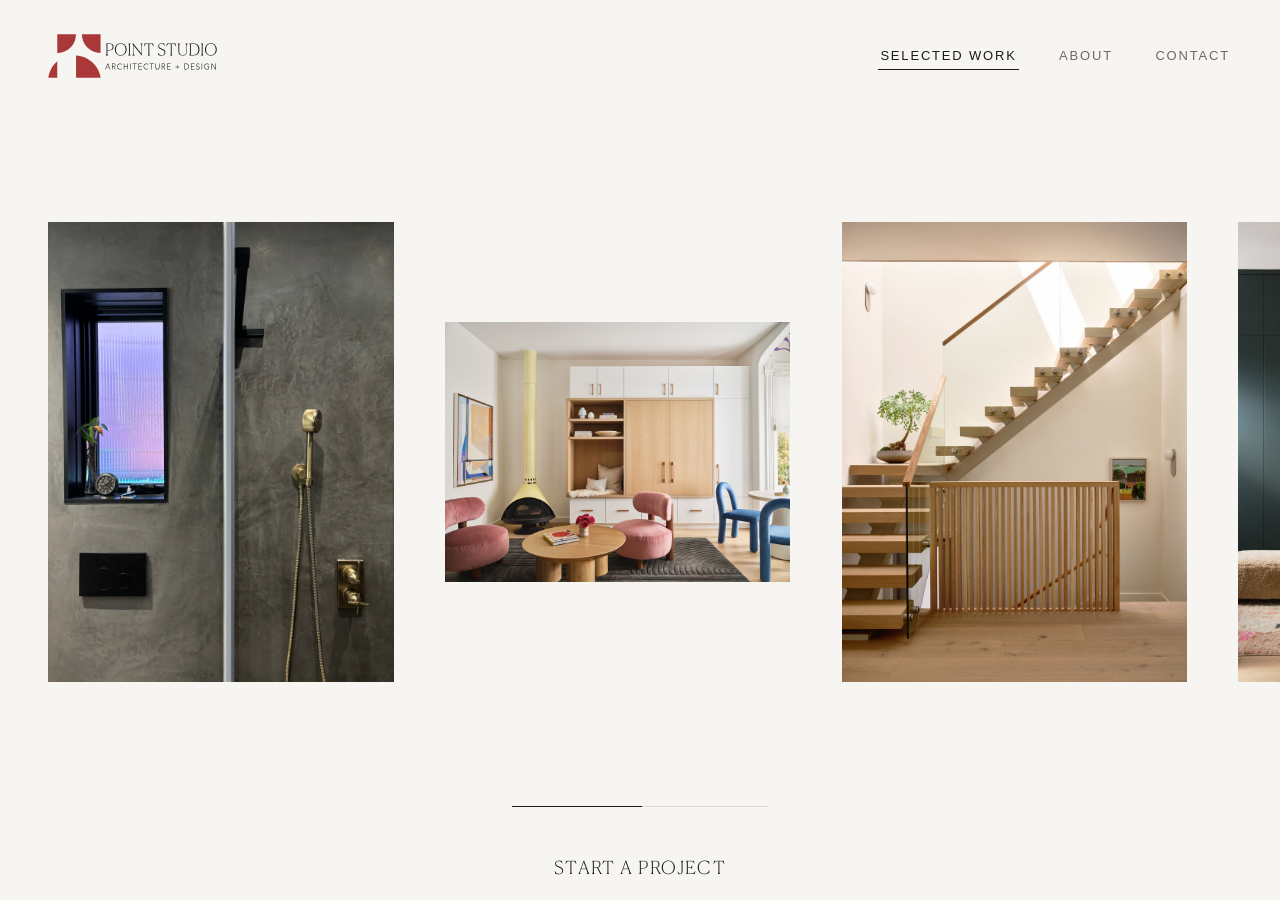
==== commit 04ffcbdd: "Slider instead of bubbles" ====
--- a/index.html
+++ b/index.html
@@ -5,6 +5,9 @@
   <meta name="viewport" content="width=device-width, initial-scale=1.0" />
   <title>Point Studio Architecture — Projects</title>
   <meta name="description" content="Residential architecture and renovation studio. Browse recent projects." />
+  <link rel="icon" href="favicon.ico" sizes="any" />
+  <link rel="icon" href="favicon.svg" type="image/svg+xml" />
+  <link rel="apple-touch-icon" href="apple-touch-icon.png" />
   <link rel="stylesheet" href="css/style.css" />
   <script>document.documentElement.classList.add("js");</script>
 </head>
@@ -17,7 +20,11 @@
         <!-- project cards + closing card injected by js/main.js -->
       </div>
 
-      <div class="dot-progress" id="dotProgress"></div>
+      <!-- Thin progress line: fills as you scroll through the projects -->
+      <div class="scroll-progress" id="scrollProgress" role="progressbar"
+           aria-label="Gallery scroll position" aria-valuemin="0" aria-valuemax="100">
+        <div class="scroll-progress-fill" id="scrollProgressFill"></div>
+      </div>
     </div>
   </main>
 
--- a/css/style.css
+++ b/css/style.css
@@ -244,7 +244,7 @@
    the dots fade in while sliding from right to left, one after another.
    Delays are set per item in initGallery (main.js). */
 .js .gallery > *,
-.js .dot-progress {
+.js .scroll-progress {
   opacity: 0;
   animation: slide-in-left 1s ease forwards;
 }
@@ -374,118 +374,35 @@
   .project-card { height: 62vh; min-height: 340px; }
 }
 
-/* Dot progression — shows which project is currently in view */
-.dot-progress {
-  display: flex;
-  justify-content: center;
-  align-items: center;
-  gap: 12px;
-  padding: 22px 0;
-}
-
-.dot-progress .dot {
-  appearance: none;
-  -webkit-appearance: none;
-  width: 8px;
-  height: 8px;
-  padding: 0;
-  border-radius: 50%;
-  border: 1.5px solid var(--ink);
-  background: transparent;
+/* Progress line — a thin rule under the gallery that fills from left to
+   right as you scroll. The fill shows how much of the gallery has been
+   seen (left edge → right edge of the screen), so it's partly filled on
+   load and full at the end. Clicking along the line jumps there. */
+.scroll-progress {
+  position: relative;
+  width: clamp(160px, 20vw, 300px);
+  height: 1px;
+  margin: 26px auto 25px;
+  background: var(--line);
   cursor: pointer;
-  transition: background-color 0.15s ease, transform 0.15s ease;
-}
-
-.dot-progress .dot:hover {
-  transform: scale(1.15);
-}
-
-.dot-progress .dot.active {
+}
+/* Taller invisible hit area so the 1px line is easy to click */
+.scroll-progress::before {
+  content: "";
+  position: absolute;
+  inset: -10px 0;
+}
+.scroll-progress-fill {
+  position: absolute;
+  inset: 0;
   background: var(--ink);
-  transform: scale(1.15);
+  transform-origin: left center;
+  transform: scaleX(0);
+  transition: transform 0.12s linear;
 }
 
 @media (max-width: 720px) {
-  .dot-progress { display: none; }
-}
-
-/* ============================================================
-   Scroll reveal — any element with data-reveal starts hidden and
-   fades up once it scrolls into view, then stays visible (see
-   initReveal in main.js). Only applies when JS is running, so the
-   content is never stuck hidden if a script fails to load.
-   ============================================================ */
-.js [data-reveal] {
-  opacity: 0;
-  transform: translateY(24px);
-  transition: opacity 0.9s ease, transform 0.9s ease;
-  will-change: opacity, transform;
-}
-.js [data-reveal].is-visible {
-  opacity: 1;
-  transform: none;
-}
-
-/* ============================================================
-   Collage — full-width grid of drawings at the top of a page.
-   Fills the screen below the header so the visitor scrolls a
-   little to reach the content. Tiles fade in one after another
-   on page load.
-   ============================================================ */
-.collage {
-  display: grid;
-  grid-template-columns: repeat(6, 1fr);
-  grid-template-rows: 1fr 1fr;
-  grid-template-areas:
-    "a a b c c c"
-    "a a d d e f";
-  gap: 8px;
-  height: calc(100vh - var(--header-gap) - var(--nav-height) - 56px);
-  min-height: 460px;
-  margin-top: 8px;
-}
-.collage-tile {
-  margin: 0;
-  overflow: hidden;
-  opacity: 0;
-  animation: collage-in 1.2s ease forwards;
-}
-.collage-tile img {
-  width: 100%;
-  height: 100%;
-  object-fit: cover;
-}
-.tile-a { grid-area: a; animation-delay: 0.10s; }
-.tile-b { grid-area: b; animation-delay: 0.30s; }
-.tile-c { grid-area: c; animation-delay: 0.50s; }
-.tile-d { grid-area: d; animation-delay: 0.70s; }
-.tile-e { grid-area: e; animation-delay: 0.90s; }
-.tile-f { grid-area: f; animation-delay: 1.10s; }
-
-@keyframes collage-in {
-  from { opacity: 0; transform: scale(1.02); }
-  to   { opacity: 1; transform: none; }
-}
-
-/* Space between the collage and the content below it */
-.collage + .about-page {
-  padding-top: clamp(64px, 8vw, 120px);
-}
-
-@media (max-width: 720px) {
-  .collage {
-    grid-template-columns: 1fr 1fr;
-    grid-template-rows: none;
-    grid-auto-rows: 30vh;
-    grid-template-areas:
-      "a a"
-      "b c"
-      "d d"
-      "e f";
-    height: auto;
-    min-height: 0;
-    gap: 6px;
-  }
+  .scroll-progress { display: none; }
 }
 
 /* ============================================================
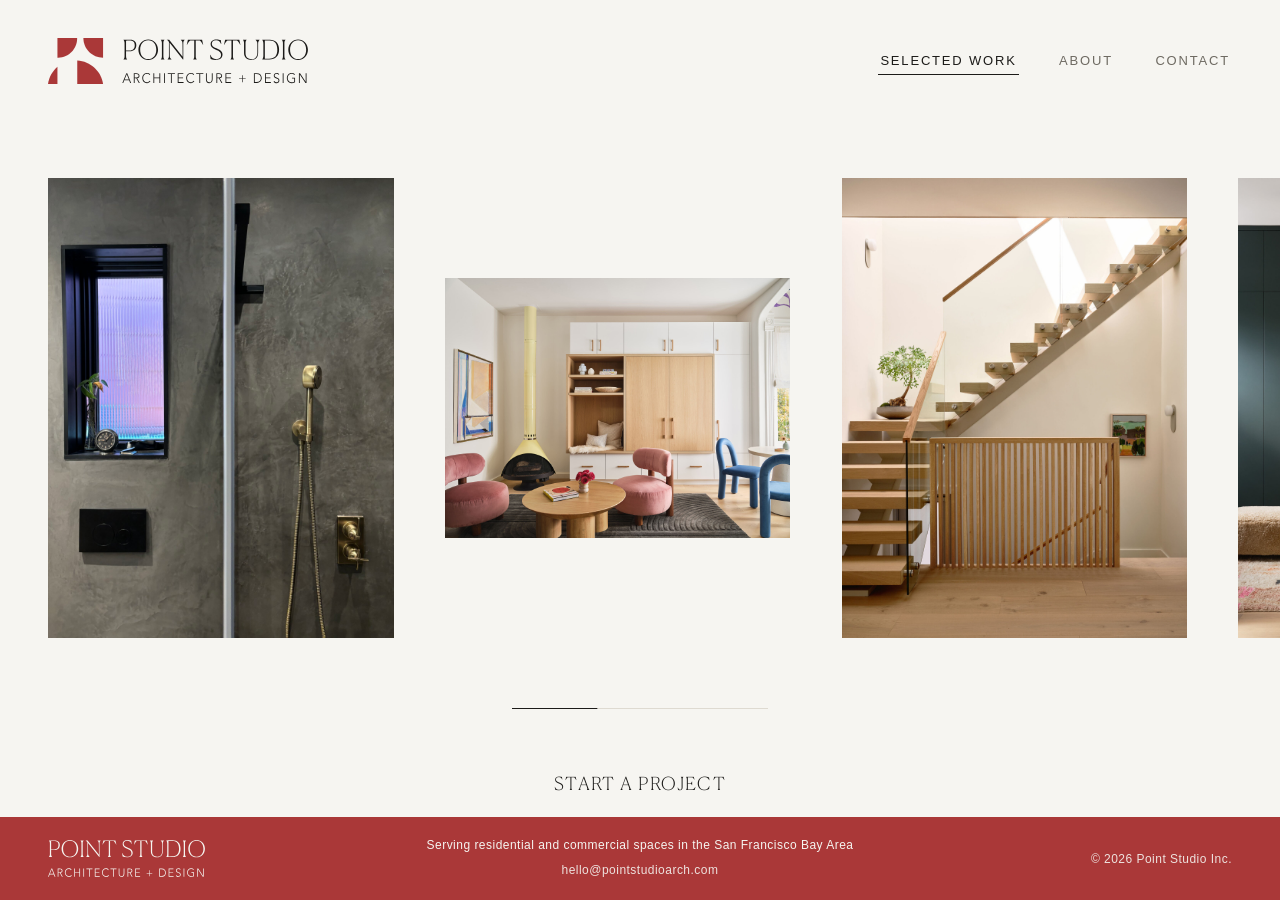
==== commit 25387a9b: "Mobile Update v1" ====
--- a/index.html
+++ b/index.html
@@ -3,8 +3,19 @@
 <head>
   <meta charset="UTF-8" />
   <meta name="viewport" content="width=device-width, initial-scale=1.0" />
-  <title>Point Studio Architecture — Projects</title>
-  <meta name="description" content="Residential architecture and renovation studio. Browse recent projects." />
+  <title>Point Studio Architecture + Design — Bay Area Architecture</title>
+  <meta name="description" content="Point Studio Architecture + Design offers full architectural services for residential and commercial spaces in the San Francisco Bay Area: remodels, new homes and ADUs." />
+  <!-- Link previews (texts, social posts). Update the URLs if the site moves
+       to a custom domain. -->
+  <meta property="og:type" content="website" />
+  <meta property="og:site_name" content="Point Studio Architecture + Design" />
+  <meta property="og:title" content="Point Studio Architecture + Design — Bay Area Architecture" />
+  <meta property="og:description" content="Point Studio Architecture + Design offers full architectural services for residential and commercial spaces in the San Francisco Bay Area: remodels, new homes and ADUs." />
+  <meta property="og:url" content="https://pointstudio.vercel.app/" />
+  <meta property="og:image" content="https://pointstudio.vercel.app/share-image.jpg" />
+  <meta property="og:image:width" content="1200" />
+  <meta property="og:image:height" content="630" />
+  <meta name="twitter:card" content="summary_large_image" />
   <link rel="icon" href="favicon.ico" sizes="any" />
   <link rel="icon" href="favicon.svg" type="image/svg+xml" />
   <link rel="apple-touch-icon" href="apple-touch-icon.png" />
--- a/css/style.css
+++ b/css/style.css
@@ -28,10 +28,11 @@
   --font-title: "Canela Deck", Georgia, "Times New Roman", serif;
   --font-body: "Avenir Next", Avenir, "Futura", "Segoe UI", sans-serif;
 
-  --nav-height: 60px;
-  --footer-height: 68px;
+  --nav-height: 70px;
+  --footer-height: 166px; /* home: "Start a project" row + red footer bar */
   --header-gap: clamp(16px, 2vw, 28px);
   --gallery-top-space: clamp(24px, 3vw, 48px);
+  --section-gap: clamp(56px, 7vw, 96px); /* space between About page sections */
 }
 
 * { box-sizing: border-box; }
@@ -88,7 +89,7 @@
 /* Header logo (horizontal lockup, SVG) */
 .site-header .mark { display: block; line-height: 0; }
 .site-header .mark img {
-  height: 44px;
+  height: 46px;
   width: auto;
 }
 
@@ -142,7 +143,7 @@
 @media (max-width: 720px) {
   .nav-toggle { display: flex; }
   .site-header .mark { padding: 10px 0; }
-  .site-header .mark img { height: 34px; }
+  .site-header .mark img { height: 36px; }
   .site-header {
     flex-wrap: wrap;
     height: auto;
@@ -171,22 +172,95 @@
 main { flex: 1; }
 
 .site-footer {
-  display: flex;
-  align-items: center;
+  padding: 0 clamp(20px, 4vw, 48px);
+}
+.footer-cta-row {
+  display: flex;
   justify-content: center;
-  padding: 22px clamp(20px, 4vw, 48px);
-}
-
+  padding: 22px 0;
+}
 .site-footer .footer-cta {
   font-family: var(--font-title);
   font-size: 18px;
   font-weight: 100;
   letter-spacing: 0.08em;
   text-transform: uppercase;
-  display: inline-flex;
+  color: var(--ink);
+  padding: 4px 2px;
+  border-bottom: 1px solid transparent;
+  transition: border-color 0.15s ease;
+}
+.site-footer .footer-cta:hover { border-bottom-color: var(--ink); }
+
+/* Footer: "Start a project" link, then the red bar (same red as the logo) */
+.site-footer { padding: 0; }
+.footer-cta-row { padding-left: clamp(20px, 4vw, 48px); padding-right: clamp(20px, 4vw, 48px); }
+.footer-cta-row + .footer-bar { margin-top: 34px; }
+/* Home: no extra gap, so gallery + footer still fit on one screen */
+.site-footer.is-home .footer-cta-row { padding: 16px 0 18px; }
+.site-footer.is-home .footer-cta-row + .footer-bar { margin-top: 0; }
+
+.footer-bar {
+  /* Wordmark on the left; blurb + info stacked and centered on the page
+     (lined up under "Start a project"). The empty third column mirrors
+     the wordmark's column so the middle stays truly centered. */
+  display: grid;
+  grid-template-columns: 1fr auto 1fr;
   align-items: center;
-  gap: 10px;
-  color: var(--ink);
+  gap: 32px;
+  padding: 20px clamp(20px, 4vw, 48px);
+  background: #aa3838;
+  color: #f6f5f1;
+  font-size: 12px;
+  letter-spacing: 0.04em;
+}
+.footer-wordmark {
+  height: 37px;
+  width: auto;
+  display: block;
+  justify-self: start;
+}
+.footer-center {
+  display: flex;
+  flex-direction: column;
+  align-items: center;
+  gap: 8px;
+  text-align: center;
+  line-height: 1.4;
+}
+.footer-blurb { margin: 0; white-space: nowrap; }
+/* Email and copyright stack under the blurb: three centered lines */
+.footer-info {
+  display: flex;
+  flex-direction: column;
+  align-items: center;
+  gap: 8px;
+  white-space: nowrap;
+  opacity: 0.9;
+}
+/* Copyright sits at the right edge, mirroring the wordmark on the left
+   (both use the bar's side padding as their distance from the edge) */
+.footer-copyright {
+  justify-self: end;
+  white-space: nowrap;
+  opacity: 0.9;
+}
+.footer-bar a {
+  color: #f6f5f1;
+  border-bottom: 1px solid transparent;
+  transition: border-color 0.15s ease;
+}
+.footer-bar a:hover { border-bottom-color: #f6f5f1; }
+
+/* Narrower screens: everything stacks, centered */
+@media (max-width: 1100px) {
+  :root { --footer-height: 220px; } /* home: stacked footer is taller */
+  .footer-bar { grid-template-columns: 1fr; justify-items: center; gap: 16px; padding: 24px 20px; }
+  .footer-wordmark,
+  .footer-copyright { justify-self: center; }
+}
+@media (max-width: 640px) {
+  .footer-blurb { white-space: normal; }
 }
 
 /* ============================================================
@@ -194,6 +268,7 @@
    ============================================================ */
 .gallery-wrap {
   position: relative;
+  overflow-x: clip; /* stops the slide-in animation from widening the page on phones */
   padding-top: var(--gallery-top-space);
 }
 
@@ -371,7 +446,39 @@
     align-self: stretch;
     justify-content: center;
   }
-  .project-card { height: 62vh; min-height: 340px; }
+  /* Phones: each photo shows at its own proportions (no letterbox gaps) */
+  .project-card { height: auto; min-height: 0; }
+  .project-card .card-image { flex: none; }
+  .project-card img { height: auto; }
+  .project-card:hover img { transform: none; filter: none; }
+  /* "Let's Talk" already invites contact at the end of the list, so the
+     separate "Start a project" link is dropped on the phone home page */
+  .site-footer.is-home .footer-cta-row { display: none; }
+  .site-footer.is-home .footer-cta-row + .footer-bar { margin-top: 0; }
+  .gallery-outro { padding-bottom: 48px; }
+}
+
+/* Project captions: shown under each photo on touch screens, where the
+   hover title can't appear. Hidden on devices with a mouse. */
+.card-caption { display: none; }
+@media (hover: none), (max-width: 720px) {
+  .card-caption {
+    display: block;
+    margin: 12px 0 0;
+    align-self: center; /* centered under the photo in the sideways gallery */
+    text-align: center;
+    font-family: var(--font-title);
+    font-weight: 100;
+    font-size: 17px;
+    letter-spacing: 0.06em;
+    text-transform: uppercase;
+    color: var(--ink);
+  }
+  .card-hover-title { display: none; }
+}
+@media (max-width: 720px) {
+  /* Phones: full-width photos, caption at the left margin */
+  .card-caption { align-self: flex-start; text-align: left; padding: 0 clamp(20px, 5vw, 40px); }
 }
 
 /* Progress line — a thin rule under the gallery that fills from left to
@@ -406,6 +513,109 @@
 }
 
 /* ============================================================
+   Scroll reveal — any element with data-reveal starts hidden and
+   fades up once it scrolls into view, then stays visible (see
+   initReveal in main.js). Only applies when JS is running, so the
+   content is never stuck hidden if a script fails to load.
+   ============================================================ */
+.js [data-reveal] {
+  opacity: 0;
+  transform: translateY(24px);
+  transition: opacity 0.9s ease, transform 0.9s ease;
+  will-change: opacity, transform;
+}
+.js [data-reveal].is-visible {
+  opacity: 1;
+  transform: none;
+}
+
+/* ============================================================
+   Collage — full-width grid of drawings at the top of a page.
+   Fills the screen below the header so the visitor scrolls a
+   little to reach the content. Tiles fade in one after another
+   on page load.
+   ============================================================ */
+.collage {
+  display: grid;
+  grid-template-columns: repeat(6, 1fr);
+  grid-template-rows: 1fr 1fr;
+  grid-template-areas:
+    "a a b c c c"
+    "a a d d e f";
+  gap: 8px;
+  height: calc(100vh - var(--header-gap) - var(--nav-height) - 56px);
+  min-height: 460px;
+  margin-top: 8px;
+}
+.collage-tile {
+  margin: 0;
+  overflow: hidden;
+  opacity: 0;
+  animation: collage-in 1.2s ease forwards;
+}
+.collage-tile img {
+  width: 100%;
+  height: 100%;
+  object-fit: cover;
+}
+.tile-a { grid-area: a; animation-delay: 0.10s; }
+.tile-b { grid-area: b; animation-delay: 0.30s; }
+.tile-c { grid-area: c; animation-delay: 0.50s; }
+.tile-d { grid-area: d; animation-delay: 0.70s; }
+.tile-e { grid-area: e; animation-delay: 0.90s; }
+.tile-f { grid-area: f; animation-delay: 1.10s; }
+
+@keyframes collage-in {
+  from { opacity: 0; transform: scale(1.02); }
+  to   { opacity: 1; transform: none; }
+}
+
+/* Space between the collage and the content below it */
+.collage + .about-page {
+  padding-top: clamp(64px, 8vw, 120px);
+}
+
+@media (max-width: 720px) {
+  .collage {
+    grid-template-columns: 1fr 1fr;
+    grid-template-rows: none;
+    grid-auto-rows: 30vh;
+    grid-template-areas:
+      "a a"
+      "b c"
+      "d d"
+      "e f";
+    height: auto;
+    min-height: 0;
+    gap: 6px;
+  }
+}
+
+/* ============================================================
+   Banner — one full-width photo at the top of a page. Same height as
+   one row of the old drawing collage (half the space under the header),
+   cropped to fill. Fades in on page load.
+   ============================================================ */
+.about-banner {
+  height: max(240px, calc((100vh - var(--header-gap) - var(--nav-height) - 64px) / 2));
+  margin-top: 8px;
+  overflow: hidden;
+  opacity: 0;
+  animation: collage-in 1.2s ease 0.1s forwards;
+}
+.about-banner img {
+  width: 100%;
+  height: 100%;
+  object-fit: cover;
+}
+.about-banner + .about-page {
+  padding-top: var(--section-gap);
+}
+@media (max-width: 720px) {
+  .about-banner { height: 30vh; min-height: 200px; }
+}
+
+/* ============================================================
    About page
    ============================================================ */
 .about-page {
@@ -434,9 +644,14 @@
   column-gap: clamp(32px, 4vw, 64px);
   align-items: stretch;
 }
+/* Photo on the left, text on the right */
+.about-row--photo-left {
+  grid-template-columns: minmax(240px, 32%) 1fr;
+}
+
 .about-intro + .about-row,
 .about-row + .about-row {
-  margin-top: clamp(56px, 7vw, 96px);
+  margin-top: var(--section-gap);
 }
 
 /* Absolutely positioned so the image never adds height of its own */
@@ -461,7 +676,6 @@
 }
 
 .about-copy .inline-link {
-  font-weight: 700;
   border-bottom: 1px solid var(--ink);
   transition: color 0.15s ease, border-color 0.15s ease;
 }
@@ -482,11 +696,11 @@
 @media (max-width: 820px) {
   .about-copy.about-intro,
   .about-row { padding: 0 clamp(20px, 5vw, 40px); }
-  .about-copy.about-intro { padding-top: 8px; }
+  .about-copy.about-intro { padding-top: 0; }
   .about-row { grid-template-columns: 1fr; row-gap: 28px; }
   .about-photo { height: 46vh; }
-  /* On phones, the photo sits above Megan's text */
-  .about-row--reverse .about-photo { order: -1; }
+  /* On phones, each section's photo sits above its text */
+  .about-row .about-photo { order: -1; }
 }
 
 /* ============================================================
@@ -537,32 +751,150 @@
   margin: 0 auto 40px;
 }
 
-.form-frame {
+/* Contact form — fields left-aligned inside the centered column */
+/* The form is exactly as wide as the row of inquiry-type options */
+.contact-form {
+  width: fit-content;
+  max-width: 100%;
+  margin: 0 auto;
+  text-align: left;
+}
+.contact-form .field {
+  margin: 0 0 30px;
+  padding: 0;
+  border: 0;
+  min-width: 0;
+}
+.contact-form label,
+.contact-form legend {
+  display: block;
+  padding: 0;
+  margin-bottom: 8px;
+  font-family: var(--font-display);
+  font-size: 13px;
+  font-weight: 500;
+  letter-spacing: 0.12em;
+  text-transform: uppercase;
+  color: var(--graphite);
+}
+.contact-form .optional { text-transform: none; letter-spacing: 0.02em; opacity: 0.8; }
+
+.contact-form input[type="text"],
+.contact-form input[type="email"],
+.contact-form textarea {
+  display: block;
+  width: 100%;
+  padding: 8px 0 10px;
+  border: 0;
+  border-bottom: 1px solid var(--line);
+  border-radius: 0;
+  background: transparent;
+  font: inherit;
+  font-size: 16px; /* 16px stops iPhones zooming in on focus */
+  color: var(--ink);
+  transition: border-color 0.2s ease;
+}
+/* Starts 2 lines tall and grows a line at a time as you type (main.js);
+   the corner handle still lets you drag it taller */
+.contact-form textarea { resize: vertical; line-height: 1.6; overflow: hidden; }
+.contact-form input:focus,
+.contact-form textarea:focus {
+  outline: none;
+  border-bottom-color: var(--ink);
+}
+
+/* Inquiry type: options as outlined chips; the chosen one fills in */
+.choice-group {
+  display: flex;
+  flex-wrap: nowrap;
+  gap: 10px;
+  padding-top: 4px;
+}
+.contact-form .choice {
+  margin: 0;
+  position: relative;
+  cursor: pointer;
+}
+.choice input {
+  position: absolute;
+  opacity: 0;
+  pointer-events: none;
+}
+.choice span {
+  display: inline-block;
+  padding: 10px 16px;
   border: 1px solid var(--line);
-  background: var(--header);
-  padding: 8px;
-}
-
-.form-frame iframe {
-  width: 100%;
-  min-height: 900px;
-  border: none;
-  background: var(--paper);
-}
-
-.form-placeholder {
-  padding: 60px 24px;
-  color: var(--graphite);
-  font-size: 14px;
-  line-height: 1.7;
-}
-.form-placeholder code {
-  background: var(--paper);
-  border: 1px solid var(--line);
-  padding: 2px 6px;
-  border-radius: 3px;
   font-size: 13px;
-}
+  letter-spacing: 0.02em;
+  text-transform: none;
+  color: var(--ink);
+  transition: background-color 0.2s ease, border-color 0.2s ease, color 0.2s ease;
+}
+.choice:hover span { border-color: var(--ink); }
+.choice input:checked + span {
+  background: var(--ink);
+  border-color: var(--ink);
+  color: var(--paper);
+}
+.choice input:focus-visible + span { outline: 2px solid var(--accent); outline-offset: 3px; }
+
+.field-error {
+  margin: 8px 0 0;
+  min-height: 0;
+  font-size: 12px;
+  color: #aa3838;
+}
+.field.has-error input,
+.field.has-error textarea { border-bottom-color: #aa3838; }
+.field.has-error .choice span { border-color: rgba(170, 56, 56, 0.5); }
+
+.form-actions { margin-top: 10px; text-align: center; }
+.form-submit {
+  appearance: none;
+  padding: 14px 44px;
+  border: 1px solid var(--ink);
+  background: transparent;
+  color: var(--ink);
+  font-family: var(--font-display);
+  font-size: 12px;
+  font-weight: 500;
+  letter-spacing: 0.16em;
+  text-transform: uppercase;
+  cursor: pointer;
+  transition: background-color 0.2s ease, color 0.2s ease;
+}
+.form-submit:hover:not(:disabled) { background: var(--ink); color: var(--paper); }
+.form-submit:disabled { opacity: 0.6; cursor: default; }
+.form-status { margin: 16px 0 0; font-size: 13px; color: #aa3838; }
+.form-status a { color: inherit; border-bottom: 1px solid currentColor; }
+
+/* Space between the title and the form (the intro line was removed) */
+.contact-page h1 + .contact-form { margin-top: 44px; }
+
+@media (max-width: 720px) {
+  .contact-page h1 + .contact-form { margin-top: 28px; }
+  .contact-form { width: auto; }
+  .choice-group { flex-wrap: wrap; }
+}
+
+/* Spam trap, hidden from people */
+.hp { position: absolute; left: -9999px; width: 1px; height: 1px; overflow: hidden; }
+
+/* Send → form fades out, thank-you fades in */
+.contact-form.is-leaving,
+.contact-page .is-leaving { opacity: 0; transition: opacity 0.4s ease; }
+/* Thank-you message sits on its own, with room above and below */
+.form-thanks { padding: clamp(60px, 12vh, 140px) 0; }
+.form-thanks.is-showing { animation: fade-down 0.9s ease both; }
+.form-thanks h2 {
+  margin: 0 0 14px;
+  font-family: var(--font-title);
+  font-weight: 100;
+  font-size: clamp(26px, 3vw, 36px);
+  letter-spacing: 0.04em;
+  text-transform: uppercase;
+}
+.form-thanks p { margin: 0; color: var(--graphite); line-height: 1.6; }
 
 .direct-contact {
   margin-top: 32px;
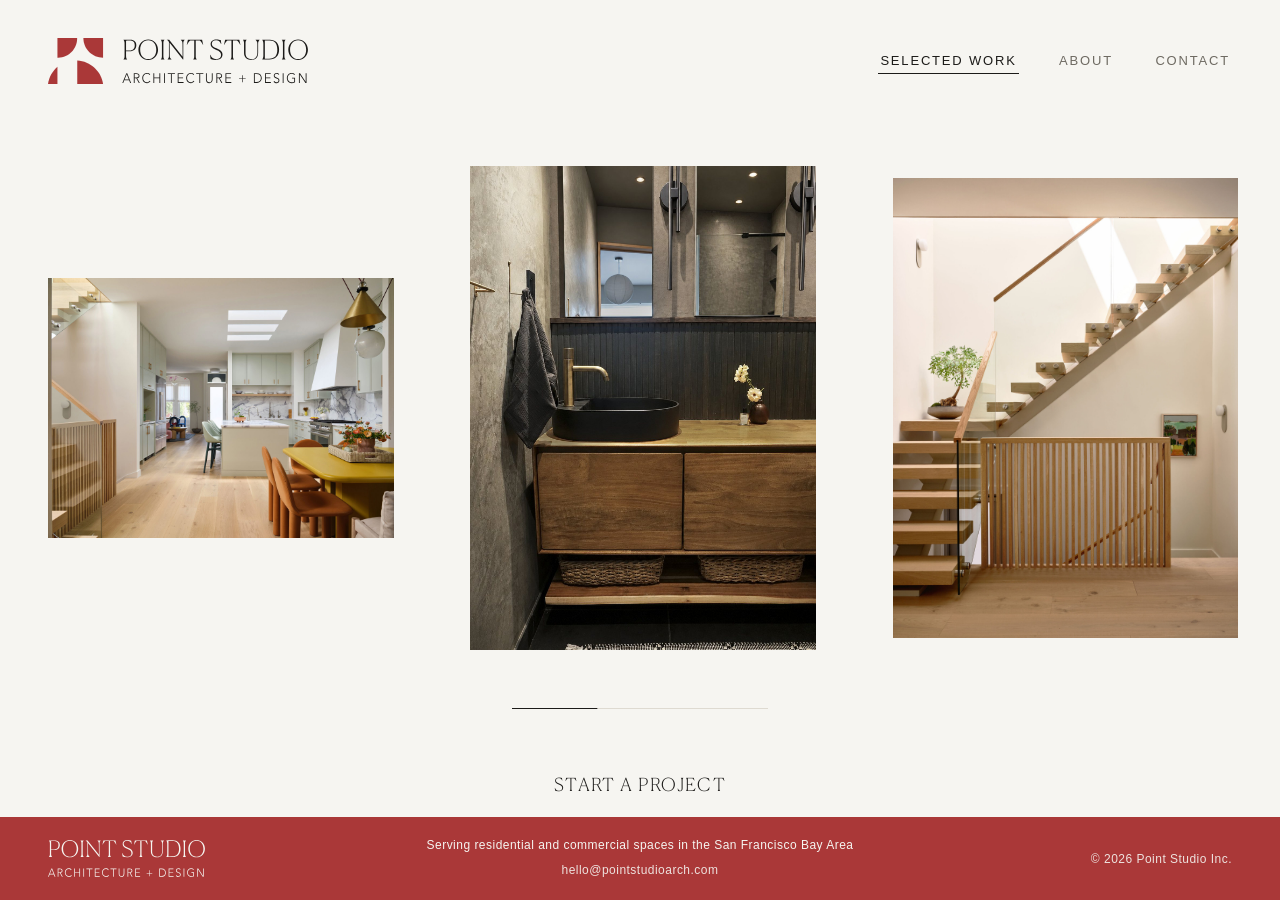
==== commit 406ed003: "HTML Update" ====
--- a/index.html
+++ b/index.html
@@ -42,6 +42,7 @@
   <footer id="site-footer" class="site-footer"></footer>
 
   <script src="js/projects-data.js"></script>
+  <script src="js/templates.js"></script>
   <script src="js/main.js"></script>
 </body>
 </html>
--- a/css/style.css
+++ b/css/style.css
@@ -113,16 +113,40 @@
 .site-nav a:hover,
 .site-nav a[aria-current="page"] {
   color: var(--ink);
-  border-bottom-color: var(--ink);
+}
+
+/* Underlines fade in on hover and out again (menu links on computers, and
+   "Start a project") */
+@media (min-width: 721px) {
+  .site-nav a { position: relative; border-bottom: 0; }
+  .site-nav a::after {
+    content: "";
+    position: absolute;
+    left: 0;
+    right: 0;
+    bottom: 0;
+    height: 1px;
+    background: var(--ink);
+    opacity: 0;
+    transition: opacity 0.3s ease;
+  }
+  .site-nav a:hover::after,
+  .site-nav a[aria-current="page"]::after {
+    opacity: 1;
+  }
+}
+@media (max-width: 720px) {
+  .site-nav a[aria-current="page"] { border-bottom-color: var(--line); }
 }
 
 .nav-toggle {
   display: none;
   background: none;
-  border: 1px solid var(--line);
-  border-radius: 2px;
+  border: 0;
+  padding: 0;
   width: 38px;
   height: 34px;
+  margin-right: -10px; /* lines up the icon with the page's right margin */
   align-items: center;
   justify-content: center;
   cursor: pointer;
@@ -187,10 +211,26 @@
   text-transform: uppercase;
   color: var(--ink);
   padding: 4px 2px;
-  border-bottom: 1px solid transparent;
-  transition: border-color 0.15s ease;
-}
-.site-footer .footer-cta:hover { border-bottom-color: var(--ink); }
+  position: relative;
+}
+.site-footer .footer-cta::after {
+  content: "";
+  position: absolute;
+  left: 0;
+  right: 0;
+  bottom: 0;
+  height: 1px;
+  background: var(--ink);
+  opacity: 0;
+  transition: opacity 0.3s ease;
+}
+.site-footer .footer-cta:hover::after {
+  opacity: 1;
+}
+/* Phones (no hover): "Start a project" always shows its thin underline */
+@media (hover: none), (max-width: 720px) {
+  .site-footer .footer-cta::after { opacity: 1; }
+}
 
 /* Footer: "Start a project" link, then the red bar (same red as the logo) */
 .site-footer { padding: 0; }
@@ -261,6 +301,7 @@
 }
 @media (max-width: 640px) {
   .footer-blurb { white-space: normal; }
+  .footer-blurb .blurb-break { display: block; } /* new line after "spaces" */
 }
 
 /* ============================================================
@@ -276,14 +317,14 @@
   position: relative; /* card.offsetLeft is measured from the track */
   display: flex;
   align-items: center;
-  gap: clamp(32px, 4vw, 64px);
+  gap: clamp(48px, 6vw, 112px); /* space between photos (phones use their own) */
   overflow-x: auto;
   overflow-y: hidden;
   height: min(720px, calc(100vh - var(--header-gap) - var(--nav-height) - var(--footer-height) - var(--gallery-top-space) - 52px));
   min-height: 420px;
-  /* Left padding matches the header's side padding, so the first
-     project lines up with the logo above it */
-  padding: 0 clamp(32px, 4vw, 64px) 0 clamp(20px, 4vw, 48px);
+  /* Side padding matches the header's: the first project lines up with
+     the logo, and at the end "Let's Talk" lines up with the menu's right edge */
+  padding: 0 clamp(20px, 4vw, 48px);
   scrollbar-width: none;
 }
 .gallery::-webkit-scrollbar { display: none; }
@@ -319,22 +360,28 @@
    the dots fade in while sliding from right to left, one after another.
    Delays are set per item in initGallery (main.js). */
 .js .gallery > *,
-.js .scroll-progress {
+.js .scroll-progress,
+.js .site-footer.is-home .footer-cta-row {
   opacity: 0;
   animation: slide-in-left 1s ease forwards;
 }
+/* "Start a project" under the gallery arrives with the second project */
+.js .site-footer.is-home .footer-cta-row { animation-delay: 0.15s; }
+
 @keyframes slide-in-left {
   from { opacity: 0; transform: translateX(48px); }
   to   { opacity: 1; transform: none; }
 }
 
 .gallery-outro {
-  flex: 0 0 min(34vw, 440px);
+  flex: 0 0 auto; /* only as wide as its text */
   display: flex;
   flex-direction: column;
   justify-content: center;
   height: 100%;
-  padding: 0 clamp(24px, 5vw, 64px);
+  /* the gallery gap sets the space before it, the gallery edge padding the
+     space after; the 3px nudges the "K" to line up with "CONTACT" above */
+  padding: 0 3px 0 0;
   cursor: pointer;
 }
 
@@ -347,7 +394,15 @@
   line-height: 1.1;
   margin: 0 0 18px;
   color: var(--ink);
-  transition: color 0.15s ease;
+}
+
+/* Hover (computers): a slight zoom, matching the project photos */
+.outro-inner {
+  transition: transform 0.5s ease;
+  transform-origin: left center;
+}
+@media (hover: hover) and (min-width: 721px) {
+  .gallery-outro:hover .outro-inner { transform: scale(1.03); }
 }
 
 .gallery-outro p {
@@ -358,9 +413,7 @@
   margin: 0;
 }
 
-.gallery-outro:hover h2 {
-  color: var(--graphite);
-}
+
 
 .project-card {
   position: relative;
@@ -434,11 +487,38 @@
     height: auto;
     padding: 8px clamp(20px, 5vw, 40px) 4px;
   }
+  /* Phones: "Let's Talk" centered; fades in each time it scrolls into
+     view and out again when it leaves (.is-in, set in main.js) */
   .gallery-outro {
     flex: none;
     align-self: stretch;
     height: auto;
-    padding: 4px clamp(20px, 5vw, 40px) 24px;
+    padding: 8px clamp(20px, 5vw, 40px) 0;
+    align-items: center;
+    text-align: center;
+  }
+  .gallery-outro h2 { margin-bottom: 16px; }
+  .gallery-outro p { max-width: none; }
+  .js .gallery .gallery-outro {
+    animation: none; /* replaces the page-load slide-in on phones */
+    opacity: 0;
+    transform: translateY(6px); /* just a hint of movement */
+    transition: opacity 0.7s ease, transform 0.7s ease;
+  }
+  .js .gallery .gallery-outro.is-in { opacity: 1; transform: none; }
+  /* Phones: project photos fade up into place as they scroll into view
+     (.is-shown, set once in main.js) instead of sliding in sideways */
+  .js .gallery .project-card {
+    animation: none;
+    opacity: 0;
+    transform: translateY(32px);
+    transition: opacity 0.9s ease, transform 0.9s ease;
+  }
+  .js .gallery .project-card.is-shown { opacity: 1; transform: none; }
+  /* Thin line under "Let's Talk" so it reads as a link */
+  .outro-label {
+    padding-bottom: 6px;
+    border-bottom: 1px solid var(--ink);
   }
   .project-card {
     flex: none;
@@ -455,31 +535,14 @@
      separate "Start a project" link is dropped on the phone home page */
   .site-footer.is-home .footer-cta-row { display: none; }
   .site-footer.is-home .footer-cta-row + .footer-bar { margin-top: 0; }
-  .gallery-outro { padding-bottom: 48px; }
-}
-
-/* Project captions: shown under each photo on touch screens, where the
-   hover title can't appear. Hidden on devices with a mouse. */
-.card-caption { display: none; }
-@media (hover: none), (max-width: 720px) {
-  .card-caption {
-    display: block;
-    margin: 12px 0 0;
-    align-self: center; /* centered under the photo in the sideways gallery */
-    text-align: center;
-    font-family: var(--font-title);
-    font-weight: 100;
-    font-size: 17px;
-    letter-spacing: 0.06em;
-    text-transform: uppercase;
-    color: var(--ink);
-  }
-  .card-hover-title { display: none; }
-}
-@media (max-width: 720px) {
-  /* Phones: full-width photos, caption at the left margin */
-  .card-caption { align-self: flex-start; text-align: left; padding: 0 clamp(20px, 5vw, 40px); }
-}
+  .gallery-outro { margin-bottom: 48px; }
+}
+
+/* Touch screens: the hover effect (darkened photo + title) is switched on
+   by scrolling instead — initTouchTitles in main.js adds .is-active to the
+   project in the middle of the screen. */
+.project-card.is-active img { filter: brightness(0.72); }
+.project-card.is-active .card-hover-title { opacity: 1; }
 
 /* Progress line — a thin rule under the gallery that fills from left to
    right as you scroll. The fill shows how much of the gallery has been
@@ -874,7 +937,22 @@
 @media (max-width: 720px) {
   .contact-page h1 + .contact-form { margin-top: 28px; }
   .contact-form { width: auto; }
-  .choice-group { flex-wrap: wrap; }
+  /* Phones: inquiry types as two rows of two, equal-width buttons */
+  .choice-group {
+    display: grid;
+    grid-template-columns: 1fr 1fr;
+    grid-auto-rows: 1fr; /* both rows the same height */
+    gap: 10px;
+  }
+  .contact-form .choice { display: flex; }
+  .choice span {
+    flex: 1;
+    display: flex;
+    align-items: center;
+    justify-content: center;
+    padding: 12px 8px;
+    text-align: center;
+  }
 }
 
 /* Spam trap, hidden from people */
@@ -904,55 +982,187 @@
 .direct-contact a { color: var(--ink); border-bottom: 1px solid var(--line); }
 
 /* ============================================================
-   Project detail page — one shared template. Portrait photos sit
-   beside the copy (like the About page); landscape photos stack
-   above it instead. Which variant applies is decided automatically
-   in JS based on the photo's actual dimensions (see initProjectPage
-   in main.js) — adding a project never requires picking a layout.
+   Project page — one shared template, built from projects-data.js:
+   full-bleed cover → title + scope → feature photo + description →
+   two photos side by side → credits → next project.
    ============================================================ */
-.project-detail {
-  display: grid;
-  grid-template-columns: minmax(280px, 42%) 1fr;
-  min-height: calc(100vh - var(--nav-height) - var(--footer-height));
-  padding-top: var(--gallery-top-space);
-}
-
-.project-detail .project-photo {
-  background: var(--paper);
-  display: flex;
-  align-items: stretch;
-  padding: 0 clamp(20px, 3vw, 40px);
-}
-.project-detail .project-photo img {
-  width: 100%;
-  height: 100%;
-  object-fit: cover;
-}
-
-.project-detail .project-copy {
-  padding: clamp(40px, 6vw, 96px) clamp(28px, 5vw, 80px);
-  display: flex;
-  flex-direction: column;
-  justify-content: flex-start;
-}
-
-.project-detail h1 {
+.project-cover {
+  height: clamp(360px, calc(100vh - var(--header-gap) - var(--nav-height) - 8px), 960px);
+  margin-top: 8px;
+  overflow: hidden;
+  opacity: 0;
+  animation: collage-in 1.2s ease 0.1s forwards;
+}
+.project-cover img { width: 100%; height: 100%; object-fit: cover; }
+
+.project-heading,
+.project-section {
+  max-width: 1220px;
+  margin: var(--section-gap) auto 0;
+  padding: 0 clamp(24px, 6vw, 96px);
+}
+.project-heading { text-align: center; }
+.project-heading h1 {
+  margin: 0;
   font-family: var(--font-title);
   font-weight: 100;
-  text-transform: uppercase;
+  font-size: clamp(34px, 4.4vw, 60px);
+  line-height: 1.1;
   letter-spacing: 0.04em;
-  font-size: clamp(28px, 3.6vw, 46px);
-  margin: 0 0 24px;
-  line-height: 1.15;
-}
-
-.project-detail .project-description p {
+  text-transform: uppercase;
+}
+/* Scope: one run of items separated by dots, centered, wrapping at about
+   two-thirds of the title's width (set in main.js). A dot never starts a
+   line: main.js hides it on whichever item begins a new line. */
+.project-scope {
+  list-style: none;
+  margin: 26px auto 0;
+  padding: 0;
+  font-family: var(--font-title);
+  font-weight: 100;
+  font-size: clamp(14px, 1.2vw, 17px);
+  line-height: 1.7;
+  letter-spacing: 0.08em;
+  text-transform: uppercase;
+  color: var(--graphite);
+}
+.project-scope li { display: inline; }
+.project-scope li + li::before {
+  content: "·\00a0\00a0"; /* dot + two non-breaking spaces, stays with the next item */
+  margin-left: 0.15em;
+}
+.project-scope li.line-start::before { content: none; }
+
+/* Feature photo on the left, description on the right */
+.project-feature {
+  display: grid;
+  grid-template-columns: minmax(260px, 42%) 1fr;
+  column-gap: clamp(32px, 5vw, 80px);
+  align-items: center;
+}
+.project-feature-photo img { width: 100%; height: auto; }
+/* Feature with the photos on the right instead */
+.project-feature.is-right { grid-template-columns: 1fr minmax(260px, 42%); }
+.project-feature.has-multi.is-right { grid-template-columns: 1fr minmax(320px, 60%); }
+.project-feature.is-right .project-feature-photo { order: 2; }
+/* Text block on its own: same reading width as beside a photo */
+.project-text .project-description { max-width: 60ch; }
+
+/* Two (or more) photos side by side, with the description to their right */
+.project-feature.has-multi { grid-template-columns: minmax(320px, 60%) 1fr; }
+.project-feature-photo.is-multi { display: flex; gap: clamp(12px, 1.5vw, 24px); align-items: flex-start; }
+.project-feature-photo.is-multi figure { flex: 1 1 0; min-width: 0; margin: 0; }
+.project-description p {
+  margin: 0 0 18px;
   font-size: 16px;
   line-height: 1.75;
   color: var(--ink);
   max-width: 60ch;
-  margin: 0 0 18px;
-}
+}
+.project-description p:last-child { margin-bottom: 0; }
+
+/* Photo row: 1–3 photos, same height, widths set by their shapes (main.js).
+   Each fades in a beat after the one before it (delay set in main.js). */
+.project-photos {
+  display: flex;
+  gap: clamp(16px, 2vw, 32px);
+  align-items: flex-start;
+}
+.project-photos figure { flex: 1 1 0; min-width: 0; margin: 0; }
+.project-photos img { width: 100%; height: auto; }
+/* A single photo: centered, capped so a tall photo stays on screen */
+.project-photos.is-single { justify-content: center; }
+.project-photos.is-single figure { flex: none; }
+.project-photos.is-single img {
+  width: auto;
+  max-width: 100%;
+  max-height: min(85vh, 900px);
+}
+
+/* Same gap as credits → divider line below */
+.project-section.project-credits { margin-top: clamp(40px, 4vw, 56px); }
+
+.project-credits ul {
+  list-style: none;
+  margin: 0;
+  padding: 0;
+  font-size: 13px;
+  line-height: 2;
+  letter-spacing: 0.02em;
+  color: var(--graphite);
+}
+.project-credits a {
+  color: var(--ink);
+  border-bottom: 1px solid var(--line);
+  transition: border-color 0.15s ease;
+}
+.project-credits a:hover { border-bottom-color: var(--ink); }
+
+/* Closing of a project page: credits, then a hairline, then the
+   previous/next row, then "Start a project". Tighter spacing than between
+   the main sections, so the end of the page reads as one quiet unit. */
+.project-page { padding-bottom: clamp(16px, 2vw, 28px); }
+
+.project-section.project-nav {
+  margin-top: clamp(40px, 4vw, 56px);
+}
+.project-nav {
+  display: flex;
+  justify-content: space-between;
+  align-items: flex-start;
+  gap: 24px;
+}
+.project-nav {
+  position: relative;
+  padding-top: 24px;
+}
+.project-nav::after {
+  content: "";
+  position: absolute;
+  top: 0;
+  left: clamp(24px, 6vw, 96px);
+  right: clamp(24px, 6vw, 96px);
+  border-top: 1px solid var(--line);
+}
+
+/* Previous / Next: small Avenir label with arrow, project name in Canela
+   underneath. The arrow nudges outward on hover. */
+.prev-link,
+.next-link {
+  display: inline-flex;
+  flex-direction: column;
+  gap: 8px;
+  color: var(--ink);
+}
+.project-nav .prev-link,
+.project-nav .next-link { flex: 1 1 0; min-width: 0; }
+.next-link { align-items: flex-end; text-align: right; }
+.prev-link { align-items: flex-start; }
+.nav-label {
+  display: inline-flex;
+  align-items: center;
+  gap: 8px;
+  font-family: var(--font-display);
+  font-size: 11px;
+  font-weight: 500;
+  letter-spacing: 0.14em;
+  text-transform: uppercase;
+  color: var(--graphite);
+}
+.nav-name {
+  font-family: var(--font-title);
+  font-weight: 100;
+  font-size: clamp(15px, 1.25vw, 18px);
+  letter-spacing: 0.05em;
+  text-transform: uppercase;
+  line-height: 1.2;
+}
+.next-link .nav-label::after { content: "→"; transition: transform 0.15s ease; }
+.prev-link .nav-label::before { content: "←"; transition: transform 0.15s ease; }
+.next-link:hover .nav-label::after { transform: translateX(4px); }
+.prev-link:hover .nav-label::before { transform: translateX(-4px); }
+.prev-link:hover .nav-name,
+.next-link:hover .nav-name { color: var(--graphite); transition: color 0.15s ease; }
 
 .back-link {
   display: inline-flex;
@@ -968,54 +1178,28 @@
 }
 .back-link::before { content: "←"; }
 
-.next-link {
-  display: inline-flex;
-  align-items: center;
-  gap: 8px;
-  margin-top: 10px;
-  font-family: var(--font-display);
-  font-size: 13px;
-  font-weight: 600;
-  letter-spacing: 0.1em;
-  text-transform: uppercase;
-  color: var(--ink);
-  transition: gap 0.15s ease;
-}
-.next-link::after { content: "→"; }
-.next-link:hover { gap: 12px; }
-
-/* Landscape variant: photo stacks above the copy instead of beside it,
-   shown at its full aspect ratio — never cropped */
-.project-detail.is-landscape {
-  display: flex;
-  flex-direction: column;
-}
-.project-detail.is-landscape .project-photo {
-  border-right: none;
-  border-bottom: 1px solid var(--line);
-  height: auto;
-  min-height: 0;
-  padding: 0;
-}
-.project-detail.is-landscape .project-photo img {
-  height: auto;
-  object-fit: contain;
-}
-
 @media (max-width: 820px) {
-  .project-detail,
-  .project-detail.is-landscape {
-    display: flex;
-    flex-direction: column;
-  }
-  .project-detail .project-photo {
-    height: 46vh;
-    min-height: 300px;
-  }
-  .project-detail.is-landscape .project-photo {
-    height: auto;
-    min-height: 0;
-  }
+  .project-cover { height: 55vh; min-height: 280px; }
+  .project-heading, .project-section { padding: 0 clamp(20px, 5vw, 40px); }
+  .project-nav { padding-top: 20px; }
+  .nav-name { font-size: 14px; }
+  /* Phones: scope items stacked one per line, no dots */
+  .project-scope { max-width: none !important; }
+  .project-scope li { display: block; }
+  .project-scope { letter-spacing: 0.05em; }
+  .project-scope li + li::before { content: none; }
+  .project-nav::after { left: clamp(20px, 5vw, 40px); right: clamp(20px, 5vw, 40px); }
+  .project-feature,
+  .project-feature.has-multi,
+  .project-feature.is-right,
+  .project-feature.has-multi.is-right { grid-template-columns: 1fr; row-gap: 32px; }
+  /* Phones: photos always come before their text */
+  .project-feature.is-right .project-feature-photo { order: 0; }
+  /* Phones: every photo on its own line */
+  .project-photos,
+  .project-feature-photo.is-multi { flex-direction: column; }
+  .project-photos figure,
+  .project-feature-photo.is-multi figure { flex: none !important; width: 100%; }
 }
 
 .not-found {
